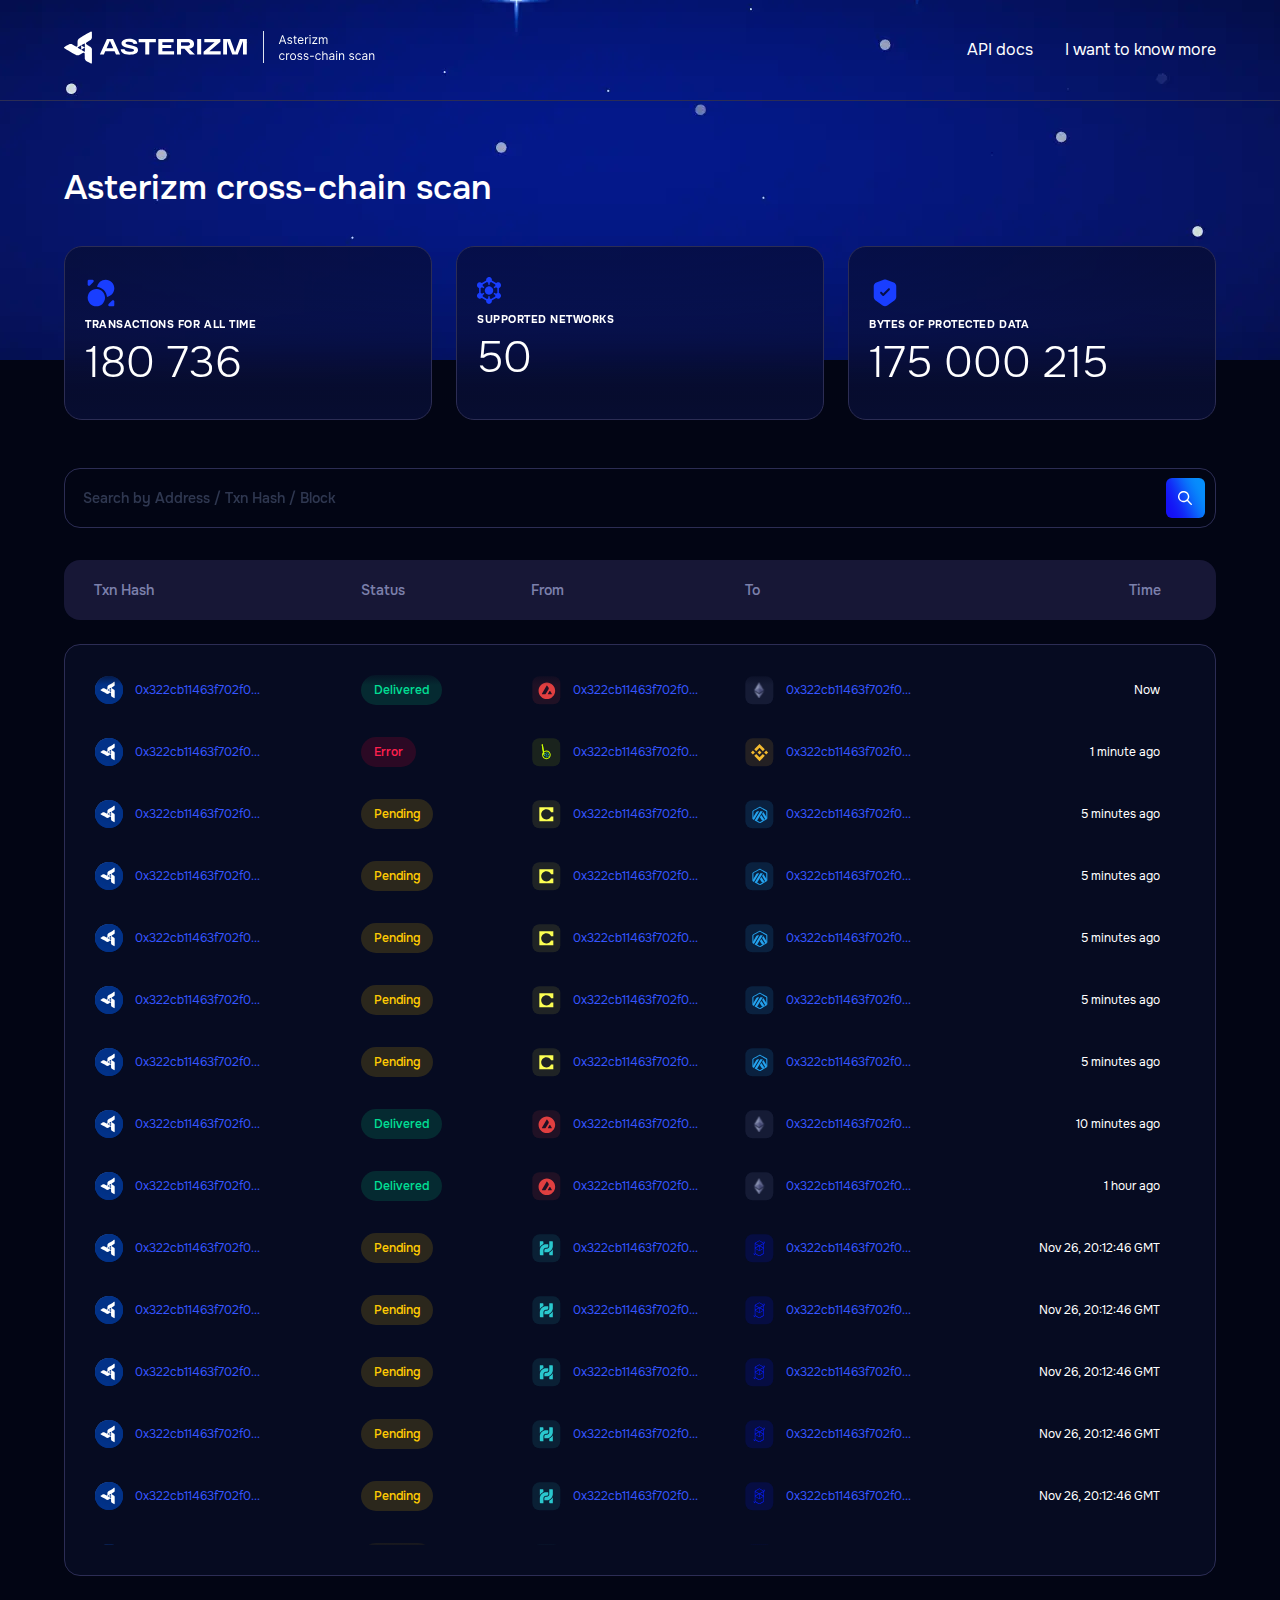
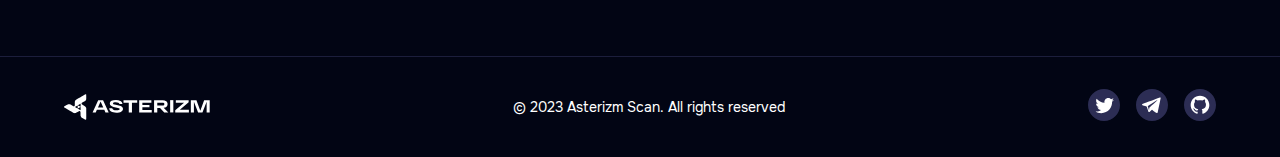
==== index.html @ d3162ec0 "Layout update" ====
<!DOCTYPE html>
<html lang="en">

<head>
  <meta charset="UTF-8">
  <meta http-equiv="X-UA-Compatible" content="IE=edge">
  <meta name="viewport" content="width=device-width, initial-scale=1.0">
  <!-- <link rel="icon" href="img/favicon.ico" type="image/x-icon"> -->
  <link rel="stylesheet" href="./css/style.min.css?_v=20230518172305">
  <title>Asterizm cross-chain scan</title>
</head>

<body>

	<div class="mobile-menu">
	<header class="mobile-menu__header header">
		<div class="header__cnt">
			<img class="header__logo" src="img/asterizm-scan-logo.svg" alt="">					
			<button class="menu-btn menu-close">
				<img src="img/close-icon.svg" alt="">
			</button>
		</div>		
	</header>

	<nav class="mobile-menu__menu menu">
	<ul class="menu__list">
		<li class="menu__item"><a class="menu__link" href="">API docs</a></li>
		<li class="menu__item"><a class="menu__link" href="">I want to know more</a></li>
	</ul>
</nav>	
</div>

	<div class="hero">
		<header class="header">
			<div class="wrap">
				<div class="header__cnt">
					<a href="/"><img class="header__logo" src="img/asterizm-scan-logo.svg" alt=""></a>

					<nav class="header__menu menu">
	<ul class="menu__list">
		<li class="menu__item"><a class="menu__link" href="">API docs</a></li>
		<li class="menu__item"><a class="menu__link" href="">I want to know more</a></li>
	</ul>
</nav>

					<button class="menu-btn menu-open">
						<img src="img/burger-icon.svg" alt="">
					</button>
				</div>
			</div>
		</header>

		<div class="wrap">
			<div class="hero__cnt">
				<h1 class="primary-title">Asterizm cross-chain scan</h1>				
			</div>
		</div>
	</div>

	<main class="main">
		<div class="wrap">
			
			<div class="parameters">
				<section class="parameters__item">
					<img src="img/transactions-icon.svg" alt="">
					<span class="parameters__item-title">Transactions for all time</span>
					<span class="parameters__item-value">180 736</span>
				</section>
				<section class="parameters__item">
					<img src="img/networks-icon.svg" alt="">
					<span class="parameters__item-title">Supported networks</span>
					<span class="parameters__item-value">50</span>
				</section>
				<section class="parameters__item">
					<img src="img/protected-icon.svg" alt="">
					<span class="parameters__item-title">Bytes of protected data</span>
					<span class="parameters__item-value">175 000 215</span>
				</section>
			</div>
			
			<div class="search-input">
				<input type="text" placeholder="Search by Address / Txn Hash / Block">
				<button class="search-input__btn">
					<img src="img/search-icon.svg" alt="">
				</button>
			</div>

			<div class="table">
				<header class="table__header">
					<span class="txn-hash-col">Txn Hash</span>					
					<span class="status-col">Status</span>
					<span class="from-col">From</span>
					<span class="to-col">To</span>
					<span class="time-col">Time</span>					
				</header>

				<div class="table__body">
					<div class="table__wrap">
						<div class="table__content">
						
							<div class="table__row">
	<div class="table__cell txn-hash-col">
		<span class="table__cell-title">Txn Hash</span>
		<div class="table__cell-cnt">
			<img src="img/asterizm-table-icon.svg" alt="">
			<a href="transaction-details.html">0x322cb11463f702f0...</a>
		</div>
	</div>	
	<div class="table__cell status-col">
		<span class="table__cell-title">Status</span>
		<span class="status-badge delivered">delivered</span>
	</div>
	<div class="table__cell from-col">
		<span class="table__cell-title">From</span>
		<div class="table__cell-cnt">
			<img src="img/networks-icons/avalanche.svg" alt="">
			<span>0x322cb11463f702f0...</span>
		</div>								
	</div>
	<div class="table__cell to-col">
		<span class="table__cell-title">To</span>
		<div class="table__cell-cnt">
			<img src="img/networks-icons/ethereum.svg" alt="">
			<span>0x322cb11463f702f0...</span>
		</div>								
	</div>
	<div class="table__cell time-col">
		<span class="table__cell-title">Time</span>
		<span class="table__cell-cnt">Now</span>
	</div>	
</div>
	
							<div class="table__row">
	<div class="table__cell txn-hash-col">
		<span class="table__cell-title">Txn Hash</span>
		<div class="table__cell-cnt">
			<img src="img/asterizm-table-icon.svg" alt="">
			<a href="transaction-details.html">0x322cb11463f702f0...</a>
		</div>
	</div>	
	<div class="table__cell status-col">
		<span class="table__cell-title">Status</span>
		<span class="status-badge error">error</span>
	</div>
	<div class="table__cell from-col">
		<span class="table__cell-title">From</span>
		<div class="table__cell-cnt">
			<img src="img/networks-icons/boba.svg" alt="">
			<span>0x322cb11463f702f0...</span>
		</div>								
	</div>
	<div class="table__cell to-col">
		<span class="table__cell-title">To</span>
		<div class="table__cell-cnt">
			<img src="img/networks-icons/bsc.svg" alt="">
			<span>0x322cb11463f702f0...</span>
		</div>								
	</div>
	<div class="table__cell time-col">
		<span class="table__cell-title">Time</span>
		<span class="table__cell-cnt">1 minute ago</span>
	</div>	
</div>
	
							
	
								<div class="table__row">
	<div class="table__cell txn-hash-col">
		<span class="table__cell-title">Txn Hash</span>
		<div class="table__cell-cnt">
			<img src="img/asterizm-table-icon.svg" alt="">
			<a href="transaction-details.html">0x322cb11463f702f0...</a>
		</div>
	</div>	
	<div class="table__cell status-col">
		<span class="table__cell-title">Status</span>
		<span class="status-badge pending">pending</span>
	</div>
	<div class="table__cell from-col">
		<span class="table__cell-title">From</span>
		<div class="table__cell-cnt">
			<img src="img/networks-icons/celo.svg" alt="">
			<span>0x322cb11463f702f0...</span>
		</div>								
	</div>
	<div class="table__cell to-col">
		<span class="table__cell-title">To</span>
		<div class="table__cell-cnt">
			<img src="img/networks-icons/arbitrum.svg" alt="">
			<span>0x322cb11463f702f0...</span>
		</div>								
	</div>
	<div class="table__cell time-col">
		<span class="table__cell-title">Time</span>
		<span class="table__cell-cnt">5 minutes ago</span>
	</div>	
</div>
	
							
	
								<div class="table__row">
	<div class="table__cell txn-hash-col">
		<span class="table__cell-title">Txn Hash</span>
		<div class="table__cell-cnt">
			<img src="img/asterizm-table-icon.svg" alt="">
			<a href="transaction-details.html">0x322cb11463f702f0...</a>
		</div>
	</div>	
	<div class="table__cell status-col">
		<span class="table__cell-title">Status</span>
		<span class="status-badge pending">pending</span>
	</div>
	<div class="table__cell from-col">
		<span class="table__cell-title">From</span>
		<div class="table__cell-cnt">
			<img src="img/networks-icons/celo.svg" alt="">
			<span>0x322cb11463f702f0...</span>
		</div>								
	</div>
	<div class="table__cell to-col">
		<span class="table__cell-title">To</span>
		<div class="table__cell-cnt">
			<img src="img/networks-icons/arbitrum.svg" alt="">
			<span>0x322cb11463f702f0...</span>
		</div>								
	</div>
	<div class="table__cell time-col">
		<span class="table__cell-title">Time</span>
		<span class="table__cell-cnt">5 minutes ago</span>
	</div>	
</div>
	
							
	
								<div class="table__row">
	<div class="table__cell txn-hash-col">
		<span class="table__cell-title">Txn Hash</span>
		<div class="table__cell-cnt">
			<img src="img/asterizm-table-icon.svg" alt="">
			<a href="transaction-details.html">0x322cb11463f702f0...</a>
		</div>
	</div>	
	<div class="table__cell status-col">
		<span class="table__cell-title">Status</span>
		<span class="status-badge pending">pending</span>
	</div>
	<div class="table__cell from-col">
		<span class="table__cell-title">From</span>
		<div class="table__cell-cnt">
			<img src="img/networks-icons/celo.svg" alt="">
			<span>0x322cb11463f702f0...</span>
		</div>								
	</div>
	<div class="table__cell to-col">
		<span class="table__cell-title">To</span>
		<div class="table__cell-cnt">
			<img src="img/networks-icons/arbitrum.svg" alt="">
			<span>0x322cb11463f702f0...</span>
		</div>								
	</div>
	<div class="table__cell time-col">
		<span class="table__cell-title">Time</span>
		<span class="table__cell-cnt">5 minutes ago</span>
	</div>	
</div>
	
							
	
								<div class="table__row">
	<div class="table__cell txn-hash-col">
		<span class="table__cell-title">Txn Hash</span>
		<div class="table__cell-cnt">
			<img src="img/asterizm-table-icon.svg" alt="">
			<a href="transaction-details.html">0x322cb11463f702f0...</a>
		</div>
	</div>	
	<div class="table__cell status-col">
		<span class="table__cell-title">Status</span>
		<span class="status-badge pending">pending</span>
	</div>
	<div class="table__cell from-col">
		<span class="table__cell-title">From</span>
		<div class="table__cell-cnt">
			<img src="img/networks-icons/celo.svg" alt="">
			<span>0x322cb11463f702f0...</span>
		</div>								
	</div>
	<div class="table__cell to-col">
		<span class="table__cell-title">To</span>
		<div class="table__cell-cnt">
			<img src="img/networks-icons/arbitrum.svg" alt="">
			<span>0x322cb11463f702f0...</span>
		</div>								
	</div>
	<div class="table__cell time-col">
		<span class="table__cell-title">Time</span>
		<span class="table__cell-cnt">5 minutes ago</span>
	</div>	
</div>
	
							
	
								<div class="table__row">
	<div class="table__cell txn-hash-col">
		<span class="table__cell-title">Txn Hash</span>
		<div class="table__cell-cnt">
			<img src="img/asterizm-table-icon.svg" alt="">
			<a href="transaction-details.html">0x322cb11463f702f0...</a>
		</div>
	</div>	
	<div class="table__cell status-col">
		<span class="table__cell-title">Status</span>
		<span class="status-badge pending">pending</span>
	</div>
	<div class="table__cell from-col">
		<span class="table__cell-title">From</span>
		<div class="table__cell-cnt">
			<img src="img/networks-icons/celo.svg" alt="">
			<span>0x322cb11463f702f0...</span>
		</div>								
	</div>
	<div class="table__cell to-col">
		<span class="table__cell-title">To</span>
		<div class="table__cell-cnt">
			<img src="img/networks-icons/arbitrum.svg" alt="">
			<span>0x322cb11463f702f0...</span>
		</div>								
	</div>
	<div class="table__cell time-col">
		<span class="table__cell-title">Time</span>
		<span class="table__cell-cnt">5 minutes ago</span>
	</div>	
</div>
	
																			
	
							<div class="table__row">
	<div class="table__cell txn-hash-col">
		<span class="table__cell-title">Txn Hash</span>
		<div class="table__cell-cnt">
			<img src="img/asterizm-table-icon.svg" alt="">
			<a href="transaction-details.html">0x322cb11463f702f0...</a>
		</div>
	</div>	
	<div class="table__cell status-col">
		<span class="table__cell-title">Status</span>
		<span class="status-badge delivered">delivered</span>
	</div>
	<div class="table__cell from-col">
		<span class="table__cell-title">From</span>
		<div class="table__cell-cnt">
			<img src="img/networks-icons/avalanche.svg" alt="">
			<span>0x322cb11463f702f0...</span>
		</div>								
	</div>
	<div class="table__cell to-col">
		<span class="table__cell-title">To</span>
		<div class="table__cell-cnt">
			<img src="img/networks-icons/ethereum.svg" alt="">
			<span>0x322cb11463f702f0...</span>
		</div>								
	</div>
	<div class="table__cell time-col">
		<span class="table__cell-title">Time</span>
		<span class="table__cell-cnt">10 minutes ago</span>
	</div>	
</div>
	
							<div class="table__row">
	<div class="table__cell txn-hash-col">
		<span class="table__cell-title">Txn Hash</span>
		<div class="table__cell-cnt">
			<img src="img/asterizm-table-icon.svg" alt="">
			<a href="transaction-details.html">0x322cb11463f702f0...</a>
		</div>
	</div>	
	<div class="table__cell status-col">
		<span class="table__cell-title">Status</span>
		<span class="status-badge delivered">delivered</span>
	</div>
	<div class="table__cell from-col">
		<span class="table__cell-title">From</span>
		<div class="table__cell-cnt">
			<img src="img/networks-icons/avalanche.svg" alt="">
			<span>0x322cb11463f702f0...</span>
		</div>								
	</div>
	<div class="table__cell to-col">
		<span class="table__cell-title">To</span>
		<div class="table__cell-cnt">
			<img src="img/networks-icons/ethereum.svg" alt="">
			<span>0x322cb11463f702f0...</span>
		</div>								
	</div>
	<div class="table__cell time-col">
		<span class="table__cell-title">Time</span>
		<span class="table__cell-cnt">1 hour ago</span>
	</div>	
</div>
	
							<div class="table__row">
	<div class="table__cell txn-hash-col">
		<span class="table__cell-title">Txn Hash</span>
		<div class="table__cell-cnt">
			<img src="img/asterizm-table-icon.svg" alt="">
			<a href="transaction-details.html">0x322cb11463f702f0...</a>
		</div>
	</div>	
	<div class="table__cell status-col">
		<span class="table__cell-title">Status</span>
		<span class="status-badge pending">pending</span>
	</div>
	<div class="table__cell from-col">
		<span class="table__cell-title">From</span>
		<div class="table__cell-cnt">
			<img src="img/networks-icons/harmony.svg" alt="">
			<span>0x322cb11463f702f0...</span>
		</div>								
	</div>
	<div class="table__cell to-col">
		<span class="table__cell-title">To</span>
		<div class="table__cell-cnt">
			<img src="img/networks-icons/fantom.svg" alt="">
			<span>0x322cb11463f702f0...</span>
		</div>								
	</div>
	<div class="table__cell time-col">
		<span class="table__cell-title">Time</span>
		<span class="table__cell-cnt">Nov 26, 20:12:46 GMT</span>
	</div>	
</div>
	
							
	
								<div class="table__row">
	<div class="table__cell txn-hash-col">
		<span class="table__cell-title">Txn Hash</span>
		<div class="table__cell-cnt">
			<img src="img/asterizm-table-icon.svg" alt="">
			<a href="transaction-details.html">0x322cb11463f702f0...</a>
		</div>
	</div>	
	<div class="table__cell status-col">
		<span class="table__cell-title">Status</span>
		<span class="status-badge pending">pending</span>
	</div>
	<div class="table__cell from-col">
		<span class="table__cell-title">From</span>
		<div class="table__cell-cnt">
			<img src="img/networks-icons/harmony.svg" alt="">
			<span>0x322cb11463f702f0...</span>
		</div>								
	</div>
	<div class="table__cell to-col">
		<span class="table__cell-title">To</span>
		<div class="table__cell-cnt">
			<img src="img/networks-icons/fantom.svg" alt="">
			<span>0x322cb11463f702f0...</span>
		</div>								
	</div>
	<div class="table__cell time-col">
		<span class="table__cell-title">Time</span>
		<span class="table__cell-cnt">Nov 26, 20:12:46 GMT</span>
	</div>	
</div>
	
							
	
								<div class="table__row">
	<div class="table__cell txn-hash-col">
		<span class="table__cell-title">Txn Hash</span>
		<div class="table__cell-cnt">
			<img src="img/asterizm-table-icon.svg" alt="">
			<a href="transaction-details.html">0x322cb11463f702f0...</a>
		</div>
	</div>	
	<div class="table__cell status-col">
		<span class="table__cell-title">Status</span>
		<span class="status-badge pending">pending</span>
	</div>
	<div class="table__cell from-col">
		<span class="table__cell-title">From</span>
		<div class="table__cell-cnt">
			<img src="img/networks-icons/harmony.svg" alt="">
			<span>0x322cb11463f702f0...</span>
		</div>								
	</div>
	<div class="table__cell to-col">
		<span class="table__cell-title">To</span>
		<div class="table__cell-cnt">
			<img src="img/networks-icons/fantom.svg" alt="">
			<span>0x322cb11463f702f0...</span>
		</div>								
	</div>
	<div class="table__cell time-col">
		<span class="table__cell-title">Time</span>
		<span class="table__cell-cnt">Nov 26, 20:12:46 GMT</span>
	</div>	
</div>
	
							
	
								<div class="table__row">
	<div class="table__cell txn-hash-col">
		<span class="table__cell-title">Txn Hash</span>
		<div class="table__cell-cnt">
			<img src="img/asterizm-table-icon.svg" alt="">
			<a href="transaction-details.html">0x322cb11463f702f0...</a>
		</div>
	</div>	
	<div class="table__cell status-col">
		<span class="table__cell-title">Status</span>
		<span class="status-badge pending">pending</span>
	</div>
	<div class="table__cell from-col">
		<span class="table__cell-title">From</span>
		<div class="table__cell-cnt">
			<img src="img/networks-icons/harmony.svg" alt="">
			<span>0x322cb11463f702f0...</span>
		</div>								
	</div>
	<div class="table__cell to-col">
		<span class="table__cell-title">To</span>
		<div class="table__cell-cnt">
			<img src="img/networks-icons/fantom.svg" alt="">
			<span>0x322cb11463f702f0...</span>
		</div>								
	</div>
	<div class="table__cell time-col">
		<span class="table__cell-title">Time</span>
		<span class="table__cell-cnt">Nov 26, 20:12:46 GMT</span>
	</div>	
</div>
	
							
	
								<div class="table__row">
	<div class="table__cell txn-hash-col">
		<span class="table__cell-title">Txn Hash</span>
		<div class="table__cell-cnt">
			<img src="img/asterizm-table-icon.svg" alt="">
			<a href="transaction-details.html">0x322cb11463f702f0...</a>
		</div>
	</div>	
	<div class="table__cell status-col">
		<span class="table__cell-title">Status</span>
		<span class="status-badge pending">pending</span>
	</div>
	<div class="table__cell from-col">
		<span class="table__cell-title">From</span>
		<div class="table__cell-cnt">
			<img src="img/networks-icons/harmony.svg" alt="">
			<span>0x322cb11463f702f0...</span>
		</div>								
	</div>
	<div class="table__cell to-col">
		<span class="table__cell-title">To</span>
		<div class="table__cell-cnt">
			<img src="img/networks-icons/fantom.svg" alt="">
			<span>0x322cb11463f702f0...</span>
		</div>								
	</div>
	<div class="table__cell time-col">
		<span class="table__cell-title">Time</span>
		<span class="table__cell-cnt">Nov 26, 20:12:46 GMT</span>
	</div>	
</div>
	
							
	
								<div class="table__row">
	<div class="table__cell txn-hash-col">
		<span class="table__cell-title">Txn Hash</span>
		<div class="table__cell-cnt">
			<img src="img/asterizm-table-icon.svg" alt="">
			<a href="transaction-details.html">0x322cb11463f702f0...</a>
		</div>
	</div>	
	<div class="table__cell status-col">
		<span class="table__cell-title">Status</span>
		<span class="status-badge pending">pending</span>
	</div>
	<div class="table__cell from-col">
		<span class="table__cell-title">From</span>
		<div class="table__cell-cnt">
			<img src="img/networks-icons/harmony.svg" alt="">
			<span>0x322cb11463f702f0...</span>
		</div>								
	</div>
	<div class="table__cell to-col">
		<span class="table__cell-title">To</span>
		<div class="table__cell-cnt">
			<img src="img/networks-icons/fantom.svg" alt="">
			<span>0x322cb11463f702f0...</span>
		</div>								
	</div>
	<div class="table__cell time-col">
		<span class="table__cell-title">Time</span>
		<span class="table__cell-cnt">Nov 26, 20:12:46 GMT</span>
	</div>	
</div>
	
							
	
								<div class="table__row">
	<div class="table__cell txn-hash-col">
		<span class="table__cell-title">Txn Hash</span>
		<div class="table__cell-cnt">
			<img src="img/asterizm-table-icon.svg" alt="">
			<a href="transaction-details.html">0x322cb11463f702f0...</a>
		</div>
	</div>	
	<div class="table__cell status-col">
		<span class="table__cell-title">Status</span>
		<span class="status-badge pending">pending</span>
	</div>
	<div class="table__cell from-col">
		<span class="table__cell-title">From</span>
		<div class="table__cell-cnt">
			<img src="img/networks-icons/harmony.svg" alt="">
			<span>0x322cb11463f702f0...</span>
		</div>								
	</div>
	<div class="table__cell to-col">
		<span class="table__cell-title">To</span>
		<div class="table__cell-cnt">
			<img src="img/networks-icons/fantom.svg" alt="">
			<span>0x322cb11463f702f0...</span>
		</div>								
	</div>
	<div class="table__cell time-col">
		<span class="table__cell-title">Time</span>
		<span class="table__cell-cnt">Nov 26, 20:12:46 GMT</span>
	</div>	
</div>
	
							
	
								<div class="table__row">
	<div class="table__cell txn-hash-col">
		<span class="table__cell-title">Txn Hash</span>
		<div class="table__cell-cnt">
			<img src="img/asterizm-table-icon.svg" alt="">
			<a href="transaction-details.html">0x322cb11463f702f0...</a>
		</div>
	</div>	
	<div class="table__cell status-col">
		<span class="table__cell-title">Status</span>
		<span class="status-badge pending">pending</span>
	</div>
	<div class="table__cell from-col">
		<span class="table__cell-title">From</span>
		<div class="table__cell-cnt">
			<img src="img/networks-icons/harmony.svg" alt="">
			<span>0x322cb11463f702f0...</span>
		</div>								
	</div>
	<div class="table__cell to-col">
		<span class="table__cell-title">To</span>
		<div class="table__cell-cnt">
			<img src="img/networks-icons/fantom.svg" alt="">
			<span>0x322cb11463f702f0...</span>
		</div>								
	</div>
	<div class="table__cell time-col">
		<span class="table__cell-title">Time</span>
		<span class="table__cell-cnt">Nov 26, 20:12:46 GMT</span>
	</div>	
</div>
	
							
	
								<div class="table__row">
	<div class="table__cell txn-hash-col">
		<span class="table__cell-title">Txn Hash</span>
		<div class="table__cell-cnt">
			<img src="img/asterizm-table-icon.svg" alt="">
			<a href="transaction-details.html">0x322cb11463f702f0...</a>
		</div>
	</div>	
	<div class="table__cell status-col">
		<span class="table__cell-title">Status</span>
		<span class="status-badge pending">pending</span>
	</div>
	<div class="table__cell from-col">
		<span class="table__cell-title">From</span>
		<div class="table__cell-cnt">
			<img src="img/networks-icons/harmony.svg" alt="">
			<span>0x322cb11463f702f0...</span>
		</div>								
	</div>
	<div class="table__cell to-col">
		<span class="table__cell-title">To</span>
		<div class="table__cell-cnt">
			<img src="img/networks-icons/fantom.svg" alt="">
			<span>0x322cb11463f702f0...</span>
		</div>								
	</div>
	<div class="table__cell time-col">
		<span class="table__cell-title">Time</span>
		<span class="table__cell-cnt">Nov 26, 20:12:46 GMT</span>
	</div>	
</div>
	
							
	
								<div class="table__row">
	<div class="table__cell txn-hash-col">
		<span class="table__cell-title">Txn Hash</span>
		<div class="table__cell-cnt">
			<img src="img/asterizm-table-icon.svg" alt="">
			<a href="transaction-details.html">0x322cb11463f702f0...</a>
		</div>
	</div>	
	<div class="table__cell status-col">
		<span class="table__cell-title">Status</span>
		<span class="status-badge pending">pending</span>
	</div>
	<div class="table__cell from-col">
		<span class="table__cell-title">From</span>
		<div class="table__cell-cnt">
			<img src="img/networks-icons/harmony.svg" alt="">
			<span>0x322cb11463f702f0...</span>
		</div>								
	</div>
	<div class="table__cell to-col">
		<span class="table__cell-title">To</span>
		<div class="table__cell-cnt">
			<img src="img/networks-icons/fantom.svg" alt="">
			<span>0x322cb11463f702f0...</span>
		</div>								
	</div>
	<div class="table__cell time-col">
		<span class="table__cell-title">Time</span>
		<span class="table__cell-cnt">Nov 26, 20:12:46 GMT</span>
	</div>	
</div>
	
							
	
								<div class="table__row">
	<div class="table__cell txn-hash-col">
		<span class="table__cell-title">Txn Hash</span>
		<div class="table__cell-cnt">
			<img src="img/asterizm-table-icon.svg" alt="">
			<a href="transaction-details.html">0x322cb11463f702f0...</a>
		</div>
	</div>	
	<div class="table__cell status-col">
		<span class="table__cell-title">Status</span>
		<span class="status-badge pending">pending</span>
	</div>
	<div class="table__cell from-col">
		<span class="table__cell-title">From</span>
		<div class="table__cell-cnt">
			<img src="img/networks-icons/harmony.svg" alt="">
			<span>0x322cb11463f702f0...</span>
		</div>								
	</div>
	<div class="table__cell to-col">
		<span class="table__cell-title">To</span>
		<div class="table__cell-cnt">
			<img src="img/networks-icons/fantom.svg" alt="">
			<span>0x322cb11463f702f0...</span>
		</div>								
	</div>
	<div class="table__cell time-col">
		<span class="table__cell-title">Time</span>
		<span class="table__cell-cnt">Nov 26, 20:12:46 GMT</span>
	</div>	
</div>
	
							
	
								<div class="table__row">
	<div class="table__cell txn-hash-col">
		<span class="table__cell-title">Txn Hash</span>
		<div class="table__cell-cnt">
			<img src="img/asterizm-table-icon.svg" alt="">
			<a href="transaction-details.html">0x322cb11463f702f0...</a>
		</div>
	</div>	
	<div class="table__cell status-col">
		<span class="table__cell-title">Status</span>
		<span class="status-badge pending">pending</span>
	</div>
	<div class="table__cell from-col">
		<span class="table__cell-title">From</span>
		<div class="table__cell-cnt">
			<img src="img/networks-icons/harmony.svg" alt="">
			<span>0x322cb11463f702f0...</span>
		</div>								
	</div>
	<div class="table__cell to-col">
		<span class="table__cell-title">To</span>
		<div class="table__cell-cnt">
			<img src="img/networks-icons/fantom.svg" alt="">
			<span>0x322cb11463f702f0...</span>
		</div>								
	</div>
	<div class="table__cell time-col">
		<span class="table__cell-title">Time</span>
		<span class="table__cell-cnt">Nov 26, 20:12:46 GMT</span>
	</div>	
</div>
	
							
	
								<div class="table__row">
	<div class="table__cell txn-hash-col">
		<span class="table__cell-title">Txn Hash</span>
		<div class="table__cell-cnt">
			<img src="img/asterizm-table-icon.svg" alt="">
			<a href="transaction-details.html">0x322cb11463f702f0...</a>
		</div>
	</div>	
	<div class="table__cell status-col">
		<span class="table__cell-title">Status</span>
		<span class="status-badge pending">pending</span>
	</div>
	<div class="table__cell from-col">
		<span class="table__cell-title">From</span>
		<div class="table__cell-cnt">
			<img src="img/networks-icons/harmony.svg" alt="">
			<span>0x322cb11463f702f0...</span>
		</div>								
	</div>
	<div class="table__cell to-col">
		<span class="table__cell-title">To</span>
		<div class="table__cell-cnt">
			<img src="img/networks-icons/fantom.svg" alt="">
			<span>0x322cb11463f702f0...</span>
		</div>								
	</div>
	<div class="table__cell time-col">
		<span class="table__cell-title">Time</span>
		<span class="table__cell-cnt">Nov 26, 20:12:46 GMT</span>
	</div>	
</div>
	
							
	
								<div class="table__row">
	<div class="table__cell txn-hash-col">
		<span class="table__cell-title">Txn Hash</span>
		<div class="table__cell-cnt">
			<img src="img/asterizm-table-icon.svg" alt="">
			<a href="transaction-details.html">0x322cb11463f702f0...</a>
		</div>
	</div>	
	<div class="table__cell status-col">
		<span class="table__cell-title">Status</span>
		<span class="status-badge pending">pending</span>
	</div>
	<div class="table__cell from-col">
		<span class="table__cell-title">From</span>
		<div class="table__cell-cnt">
			<img src="img/networks-icons/harmony.svg" alt="">
			<span>0x322cb11463f702f0...</span>
		</div>								
	</div>
	<div class="table__cell to-col">
		<span class="table__cell-title">To</span>
		<div class="table__cell-cnt">
			<img src="img/networks-icons/fantom.svg" alt="">
			<span>0x322cb11463f702f0...</span>
		</div>								
	</div>
	<div class="table__cell time-col">
		<span class="table__cell-title">Time</span>
		<span class="table__cell-cnt">Nov 26, 20:12:46 GMT</span>
	</div>	
</div>
	
							
	
								<div class="table__row">
	<div class="table__cell txn-hash-col">
		<span class="table__cell-title">Txn Hash</span>
		<div class="table__cell-cnt">
			<img src="img/asterizm-table-icon.svg" alt="">
			<a href="transaction-details.html">0x322cb11463f702f0...</a>
		</div>
	</div>	
	<div class="table__cell status-col">
		<span class="table__cell-title">Status</span>
		<span class="status-badge pending">pending</span>
	</div>
	<div class="table__cell from-col">
		<span class="table__cell-title">From</span>
		<div class="table__cell-cnt">
			<img src="img/networks-icons/harmony.svg" alt="">
			<span>0x322cb11463f702f0...</span>
		</div>								
	</div>
	<div class="table__cell to-col">
		<span class="table__cell-title">To</span>
		<div class="table__cell-cnt">
			<img src="img/networks-icons/fantom.svg" alt="">
			<span>0x322cb11463f702f0...</span>
		</div>								
	</div>
	<div class="table__cell time-col">
		<span class="table__cell-title">Time</span>
		<span class="table__cell-cnt">Nov 26, 20:12:46 GMT</span>
	</div>	
</div>
	
							
	
								<div class="table__row">
	<div class="table__cell txn-hash-col">
		<span class="table__cell-title">Txn Hash</span>
		<div class="table__cell-cnt">
			<img src="img/asterizm-table-icon.svg" alt="">
			<a href="transaction-details.html">0x322cb11463f702f0...</a>
		</div>
	</div>	
	<div class="table__cell status-col">
		<span class="table__cell-title">Status</span>
		<span class="status-badge pending">pending</span>
	</div>
	<div class="table__cell from-col">
		<span class="table__cell-title">From</span>
		<div class="table__cell-cnt">
			<img src="img/networks-icons/harmony.svg" alt="">
			<span>0x322cb11463f702f0...</span>
		</div>								
	</div>
	<div class="table__cell to-col">
		<span class="table__cell-title">To</span>
		<div class="table__cell-cnt">
			<img src="img/networks-icons/fantom.svg" alt="">
			<span>0x322cb11463f702f0...</span>
		</div>								
	</div>
	<div class="table__cell time-col">
		<span class="table__cell-title">Time</span>
		<span class="table__cell-cnt">Nov 26, 20:12:46 GMT</span>
	</div>	
</div>
	
								
	
						</div>
					</div>					
				</div>
			</div>
		
		</div>
	</main>	

	<footer class="footer @@className">
	<div class="wrap">
		<div class="footer__container">			
			<img src="img/asterizm-logo.svg" alt="">
			<span class="footer__copyrights">© 2023 Asterizm Scan. All rights reserved</span>
			<div class="footer__socials">
				<a href=""><img src="img/twitter-footer-icon.svg" alt=""></a>
				<a href=""><img src="img/telegram-footer-icon.svg" alt=""></a>
				<a href=""><img src="img/github-footer-icon.svg" alt=""></a>
			</div>
		</div>
	</div>      
</footer>

	<script src="./js/app.min.js?_v=20230518172305"></script>
</body>
</html>
---- css/style.min.css ----
/*! normalize.css v8.0.1 | MIT License | github.com/necolas/normalize.css */html{line-height:1.15;-webkit-text-size-adjust:100%}body{margin:0}main{display:block}h1{font-size:2em;margin:.67em 0}hr{-webkit-box-sizing:content-box;box-sizing:content-box;height:0;overflow:visible}pre{font-family:monospace,monospace;font-size:1em}a{background-color:transparent}abbr[title]{border-bottom:none;text-decoration:underline;-webkit-text-decoration:underline dotted;text-decoration:underline dotted}b,strong{font-weight:bolder}code,kbd,samp{font-family:monospace,monospace;font-size:1em}small{font-size:80%}sub,sup{font-size:75%;line-height:0;position:relative;vertical-align:baseline}sub{bottom:-.25em}sup{top:-.5em}img{border-style:none}button,input,optgroup,select,textarea{font-family:inherit;font-size:100%;line-height:1.15;margin:0}button,input{overflow:visible}button,select{text-transform:none}[type=button],[type=reset],[type=submit],button{-webkit-appearance:button}[type=button]::-moz-focus-inner,[type=reset]::-moz-focus-inner,[type=submit]::-moz-focus-inner,button::-moz-focus-inner{border-style:none;padding:0}[type=button]:-moz-focusring,[type=reset]:-moz-focusring,[type=submit]:-moz-focusring,button:-moz-focusring{outline:1px dotted ButtonText}fieldset{padding:.35em .75em .625em}legend{-webkit-box-sizing:border-box;box-sizing:border-box;color:inherit;display:table;max-width:100%;padding:0;white-space:normal}progress{vertical-align:baseline}textarea{overflow:auto}[type=checkbox],[type=radio]{-webkit-box-sizing:border-box;box-sizing:border-box;padding:0}[type=number]::-webkit-inner-spin-button,[type=number]::-webkit-outer-spin-button{height:auto}[type=search]{-webkit-appearance:textfield;outline-offset:-2px}[type=search]::-webkit-search-decoration{-webkit-appearance:none}::-webkit-file-upload-button{-webkit-appearance:button;font:inherit}details{display:block}summary{display:list-item}template{display:none}[hidden]{display:none}@font-face{font-family:Onest;src:url(../fonts/OnestLight1602-hint.woff2) format("woff2"),url(../fonts/OnestLight1602-hint.woff) format("woff"),url(../fonts/OnestLight1602-hint.ttf) format("ttf");font-style:normal;font-weight:300;font-display:swap}@font-face{font-family:Onest;src:url(../fonts/OnestRegular1602-hint.woff2) format("woff2"),url(../fonts/OnestRegular1602-hint.woff) format("woff"),url(../fonts/OnestRegular1602-hint.ttf) format("ttf");font-style:normal;font-weight:400;font-display:swap}@font-face{font-family:Onest;src:url(../fonts/OnestMedium1602-hint.woff2) format("woff2"),url(../fonts/OnestMedium1602-hint.woff) format("woff"),url(../fonts/OnestMedium1602-hint.ttf) format("ttf");font-style:normal;font-weight:500;font-display:swap}@font-face{font-family:Onest;src:url(../fonts/OnestBold1602-hint.woff2) format("woff2"),url(../fonts/OnestBold1602-hint.woff) format("woff"),url(../fonts/OnestBold1602-hint.ttf) format("ttf");font-style:normal;font-weight:700;font-display:swap}:root{--font-color:white}.copy-btn{width:16px;height:16px;background:url(../img/copy-icon.svg) no-repeat center;background-size:contain;cursor:pointer;border:none}.details{background:#060b21;border:1px solid #2c2d55;border-radius:16px;padding:30px}.details__row{display:-ms-grid;display:grid;-ms-grid-columns:270px 1fr;grid-template-columns:270px 1fr}.details__row:not(:last-child){border-bottom:1px solid #2c2d55}.details__name-col,.details__value-col{display:-webkit-box;display:-ms-flexbox;display:flex;-webkit-box-align:center;-ms-flex-align:center;align-items:center;min-height:60px}.details__name-col{gap:4px;font-weight:500;font-size:14px;color:#7c80ab}.details__value-col{gap:8px;color:#3555ff;font-size:14px;line-height:1.5}.details__value-col_white{color:#fff}.details__textarea-col{height:auto;padding:20px 0}.details__textarea{display:block;width:100%;height:124px;resize:none;border:1px solid #2c2d55;border-radius:4px;background:0 0;font-size:14px;line-height:1.43;color:#fff;outline:0;padding:0 15px}.details__copy-cnt{word-break:break-all}.details__copy-cnt .copy-btn{display:inline-block;margin-left:4px}.footer{border-top:1px solid rgba(43,44,82,.65);margin-top:80px}.footer__container{display:-webkit-box;display:-ms-flexbox;display:flex;-webkit-box-align:center;-ms-flex-align:center;align-items:center;-webkit-box-pack:justify;-ms-flex-pack:justify;justify-content:space-between;height:100px}.footer__copyrights{color:#fff;font-size:14px}.footer__socials{display:-webkit-box;display:-ms-flexbox;display:flex;-webkit-box-align:center;-ms-flex-align:center;align-items:center;gap:16px}.header{border-bottom:#2c2d54 1px solid}.header_inner .menu-btn{position:absolute;right:0;top:24px}.header__logo{width:312px}.header__cnt{display:-webkit-box;display:-ms-flexbox;display:flex;-webkit-box-align:center;-ms-flex-align:center;align-items:center;-webkit-box-pack:justify;-ms-flex-pack:justify;justify-content:space-between;height:100px}.header_inner .header__cnt{position:relative}.header__search-input{width:100%;max-width:360px;margin-bottom:0!important}.no-webp .hero{background:url(../img/hero-bg.png) no-repeat bottom center}.hero{background-size:cover;height:360px}.hero__cnt{padding-top:70px}.hero__parameters{display:-ms-grid;display:grid;-ms-grid-columns:(1fr)[3];grid-template-columns:repeat(3,1fr);gap:24px}.hero__parameters-item{display:-webkit-box;display:-ms-flexbox;display:flex;-webkit-box-orient:vertical;-webkit-box-direction:normal;-ms-flex-direction:column;flex-direction:column;-webkit-box-align:start;-ms-flex-align:start;align-items:flex-start;gap:11px;background:-webkit-gradient(linear,left top,left bottom,from(rgba(8,10,31,.55)),to(rgba(13,20,73,.55)));background:-o-linear-gradient(top,rgba(8,10,31,.55) 0,rgba(13,20,73,.55) 100%);background:linear-gradient(180deg,rgba(8,10,31,.55) 0,rgba(13,20,73,.55) 100%);border:1px solid #2c2d54;-webkit-backdrop-filter:blur(20px);backdrop-filter:blur(20px);border-radius:18px;padding:30px 40px}.hero__parameters-item-title{font-weight:700;font-size:12px;line-height:1;letter-spacing:.05em;text-transform:uppercase}.hero__parameters-item-value{font-weight:300;font-size:3.33vw;line-height:1;white-space:nowrap}.info-btn{width:19px;height:19px;background:url(../img/info-icon.svg) no-repeat center;background-size:contain;border:none;cursor:pointer}.menu__list{display:-webkit-box;display:-ms-flexbox;display:flex;-webkit-box-align:center;-ms-flex-align:center;align-items:center;gap:32px;padding:0;margin:0}.menu__item{list-style:none;font-size:16px;white-space:nowrap}.menu__link{color:#fff;text-decoration:none;-webkit-transition:opacity .1s;-o-transition:opacity .1s;transition:opacity .1s}.menu__link:hover{opacity:.7}.menu-btn{display:-webkit-box;display:-ms-flexbox;display:flex;-webkit-box-align:center;-ms-flex-align:center;align-items:center;-webkit-box-pack:center;-ms-flex-pack:center;justify-content:center;width:48px;height:30px;border-radius:15px;background-color:#2c2d54;border:none}.mobile-menu{display:-webkit-box;display:-ms-flexbox;display:flex;-webkit-box-orient:vertical;-webkit-box-direction:normal;-ms-flex-direction:column;flex-direction:column;position:fixed;width:100%;height:100%;top:0;bottom:0;left:0;right:0;background-color:#020514;z-index:-1;visibility:hidden;opacity:0;overflow-y:scroll;-webkit-transition:all .3s;-o-transition:all .3s;transition:all .3s;padding:0 20px 42px}.mobile-menu.active{z-index:12;visibility:visible;opacity:1}.mobile-menu__header{margin-bottom:52px}.mobile-menu__menu .menu__list{-webkit-box-orient:vertical;-webkit-box-direction:normal;-ms-flex-direction:column;flex-direction:column;-webkit-box-align:start;-ms-flex-align:start;align-items:flex-start;gap:3.8vh;width:100%}.mobile-menu__menu .menu__item{font-size:24px;border-bottom:#2c2d54 1px solid;width:100%;padding-bottom:3.8vh}.page-content{padding-top:80px}.page-content__title{margin-bottom:33px}.parameters{display:-ms-grid;display:grid;-ms-grid-columns:(1fr)[3];grid-template-columns:repeat(3,1fr);gap:24px;position:relative;margin:-114px 0 48px}.parameters__item{display:-webkit-box;display:-ms-flexbox;display:flex;-webkit-box-orient:vertical;-webkit-box-direction:normal;-ms-flex-direction:column;flex-direction:column;-webkit-box-align:start;-ms-flex-align:start;align-items:flex-start;gap:11px;background:-webkit-gradient(linear,left top,left bottom,from(rgba(8,10,31,.55)),to(rgba(13,20,73,.55)));background:-o-linear-gradient(top,rgba(8,10,31,.55) 0,rgba(13,20,73,.55) 100%);background:linear-gradient(180deg,rgba(8,10,31,.55) 0,rgba(13,20,73,.55) 100%);border:1px solid #2c2d54;-webkit-backdrop-filter:blur(20px);backdrop-filter:blur(20px);border-radius:18px;padding:30px 20px 35px}.parameters__item-title{font-weight:700;font-size:.83vw;line-height:1;letter-spacing:.05em;text-transform:uppercase}.parameters__item-value{font-weight:300;font-size:3.33vw;line-height:1;white-space:nowrap}.primary-title{font-weight:500;font-size:34px;line-height:1;margin:0 0 40px}.search-input{display:-webkit-box;display:-ms-flexbox;display:flex;-webkit-box-align:center;-ms-flex-align:center;align-items:center;-webkit-box-pack:justify;-ms-flex-pack:justify;justify-content:space-between;height:60px;border:1px solid #2c2d54;border-radius:16px;padding:0 10px 0 16px;margin-bottom:32px}.search-input input{border:none;background:0 0;width:100%;font-weight:500;font-size:14px;color:#fff;outline:0}.search-input input::-webkit-input-placeholder{color:#475371;opacity:.65}.search-input input::-moz-placeholder{color:#475371;opacity:.65}.search-input input:-ms-input-placeholder{color:#475371;opacity:.65}.search-input input::-ms-input-placeholder{color:#475371;opacity:.65}.search-input input::placeholder{color:#475371;opacity:.65}.search-input__btn{display:-webkit-box;display:-ms-flexbox;display:flex;-webkit-box-align:center;-ms-flex-align:center;align-items:center;-webkit-box-pack:center;-ms-flex-pack:center;justify-content:center;width:40px;height:40px;background:-o-linear-gradient(204.81deg,#068efc 8.43%,#068dfc 14.04%,#078afc 19.64%,#0784fb 25.25%,#087bfb 30.85%,#0971fa 36.45%,#0b64fa 42.06%,#0d56f9 47.66%,#0e48f8 53.27%,#103af8 58.87%,#112df7 64.47%,#1323f6 70.08%,#141bf6 75.68%,#1415f6 81.28%,#1511f5 86.89%,#1510f5 92.49%);background:linear-gradient(245.19deg,#068efc 8.43%,#068dfc 14.04%,#078afc 19.64%,#0784fb 25.25%,#087bfb 30.85%,#0971fa 36.45%,#0b64fa 42.06%,#0d56f9 47.66%,#0e48f8 53.27%,#103af8 58.87%,#112df7 64.47%,#1323f6 70.08%,#141bf6 75.68%,#1415f6 81.28%,#1511f5 86.89%,#1510f5 92.49%);border-radius:6px;border:none;outline:0;cursor:pointer}.status-badge{display:-webkit-box;display:-ms-flexbox;display:flex;-webkit-box-align:center;-ms-flex-align:center;align-items:center;height:30px;width:-webkit-fit-content;width:-moz-fit-content;width:fit-content;border-radius:15px;font-weight:500;font-size:.9vw;text-transform:capitalize;padding:0 13px}.status-badge.delivered{background-color:rgba(0,222,142,.1490196078);color:#01dd93}.status-badge.error{background-color:rgba(254,0,52,.1490196078);color:#ff204e}.status-badge.pending{background-color:rgba(255,198,3,.1490196078);color:#feca03}.table{position:relative}.table::after,.table::before{content:"";position:absolute;left:50%;height:30px;width:calc(100% - 60px);-webkit-transform:translateX(-50%);-ms-transform:translateX(-50%);transform:translateX(-50%);z-index:2}.table::before{top:95px;background-image:-webkit-gradient(linear,left top,left bottom,from(#060b21),color-stop(50%,#060b21),to(transparent));background-image:-o-linear-gradient(top,#060b21 0,#060b21 50%,transparent 100%);background-image:linear-gradient(to bottom,#060b21 0,#060b21 50%,transparent 100%)}.table::after{bottom:10px;background-image:-webkit-gradient(linear,left bottom,left top,from(#060b21),color-stop(50%,#060b21),to(transparent));background-image:-o-linear-gradient(bottom,#060b21 0,#060b21 50%,transparent 100%);background-image:linear-gradient(to top,#060b21 0,#060b21 50%,transparent 100%)}.table__header{display:-webkit-box;display:-ms-flexbox;display:flex;-webkit-box-align:center;-ms-flex-align:center;align-items:center;height:60px;background-color:#171736;border-radius:16px;width:100%;font-weight:500;font-size:14px;line-height:1;color:#7c80ab;padding:0 55px 0 30px;margin-bottom:24px}.table__body{background:#060b21;border:1px solid #2c2d55;border-radius:16px;padding:30px 16px 30px 30px}.table__wrap{height:870px;overflow-y:scroll}.table__wrap::-webkit-scrollbar{width:4px}.table__wrap::-webkit-scrollbar-track{background-color:rgba(0,113,255,.1490196078);border-radius:2px}.table__wrap::-webkit-scrollbar-thumb{background-color:#0071ff;border-radius:2px}.table__content{display:-webkit-box;display:-ms-flexbox;display:flex;-webkit-box-orient:vertical;-webkit-box-direction:normal;-ms-flex-direction:column;flex-direction:column;gap:32px}.table__row{display:-webkit-box;display:-ms-flexbox;display:flex;-webkit-box-align:center;-ms-flex-align:center;align-items:center;padding-right:39px}.table__row:last-child{border:none}.table__cell{display:-webkit-box;display:-ms-flexbox;display:flex;-webkit-box-align:center;-ms-flex-align:center;align-items:center;overflow:hidden;white-space:nowrap}.table__cell-title{display:none}.table__cell-cnt{display:-webkit-box;display:-ms-flexbox;display:flex;-webkit-box-align:center;-ms-flex-align:center;align-items:center;gap:12px;font-size:.97vw;color:#3555ff}.table__cell-cnt a{color:#3555ff;text-decoration:none}.table__cell.time-col .table__cell-cnt{color:#fff}.txn-hash-col{width:25%}.status-col{width:16%}.from-col{width:20%}.to-col{width:26%}.time-col{text-align:right;-webkit-box-pack:end;-ms-flex-pack:end;justify-content:flex-end;width:13%}*,::after,::before{-webkit-box-sizing:border-box;box-sizing:border-box}html{scroll-behavior:smooth}body{font-family:Onest,Roboto,sans-serif;color:var(--font-color);text-rendering:optimizeLegibility;-webkit-font-smoothing:antialiased;-moz-osx-font-smoothing:grayscale;width:100%;background-color:#020514}fieldset{border:none;padding:0}.fixed{position:fixed}.container{min-width:320px}.wrap{width:100%;max-width:1366px;padding:0 64px;margin:0 auto}@media (min-width:769px){.menu-btn{display:none}}@media (min-width:1201px){.menu__list{gap:32px}.menu__item{font-size:16px}}@media (min-width:1441px){.hero__parameters-item-value{font-size:48px}.parameters__item-title{font-size:12px}.parameters__item-value{font-size:48px}.status-badge{font-size:13px}.table__cell-cnt{font-size:14px}}@media (max-width:1200px){.menu__list{gap:2.7vw;margin:0 20px}.menu__item{font-size:1.33vw}}@media (max-width:768px){.details{padding:18px}.details__row{-ms-grid-columns:1fr;grid-template-columns:1fr;gap:12px;padding:24px 0}.details__name-col,.details__value-col{min-height:auto}.footer__container{-webkit-box-orient:vertical;-webkit-box-direction:normal;-ms-flex-direction:column;flex-direction:column;gap:30px;height:auto;padding:48px 0}.header{border:none}.header__logo{width:221px}.header__menu{display:none}.header__cnt{height:auto;padding:24px 0 0}.header_inner .header__cnt{-webkit-box-orient:vertical;-webkit-box-direction:normal;-ms-flex-direction:column;flex-direction:column;-webkit-box-align:start;-ms-flex-align:start;align-items:flex-start;padding:28px 0 0}.header__search-input{max-width:none;margin-top:30px}.no-webp .hero{background:url(../img/hero-bg_mobile.png) no-repeat bottom center}.hero{background-size:cover;height:645px}.hero__cnt{padding-top:32px}.hero__parameters{-ms-grid-columns:1fr;grid-template-columns:1fr}.menu__item{font-size:16px}.parameters{-ms-grid-columns:1fr;grid-template-columns:1fr;gap:16px;margin:-466px 0 32px}.parameters__item-title{font-size:12px}.parameters__item-value{font-size:40px}.search-input{margin-bottom:24px}.status-badge{font-size:13px}.table::after,.table::before{display:none}.table__header{display:none}.table__body{padding:30px 16px}.table__wrap{overflow:visible;height:auto}.table__wrap::-webkit-scrollbar{display:none}.table__content{gap:16px}.table__row{-webkit-box-orient:vertical;-webkit-box-direction:normal;-ms-flex-direction:column;flex-direction:column;gap:16px;border-bottom:#2c2d55 1px solid;padding:0 0 26px 0}.table__cell{-webkit-box-pack:justify;-ms-flex-pack:justify;justify-content:space-between;width:100%!important}.table__cell-title{display:block;color:#7c80ab;font-size:14px;font-weight:500}.table__cell-cnt{font-size:14px}.time-col{-webkit-box-pack:justify;-ms-flex-pack:justify;justify-content:space-between}.wrap{padding:0 20px}}.webp .hero{background:url(../img/hero-bg.webp) no-repeat bottom center}@media (max-width:768px){.webp .hero{background:url(../img/hero-bg_mobile.webp) no-repeat bottom center}}
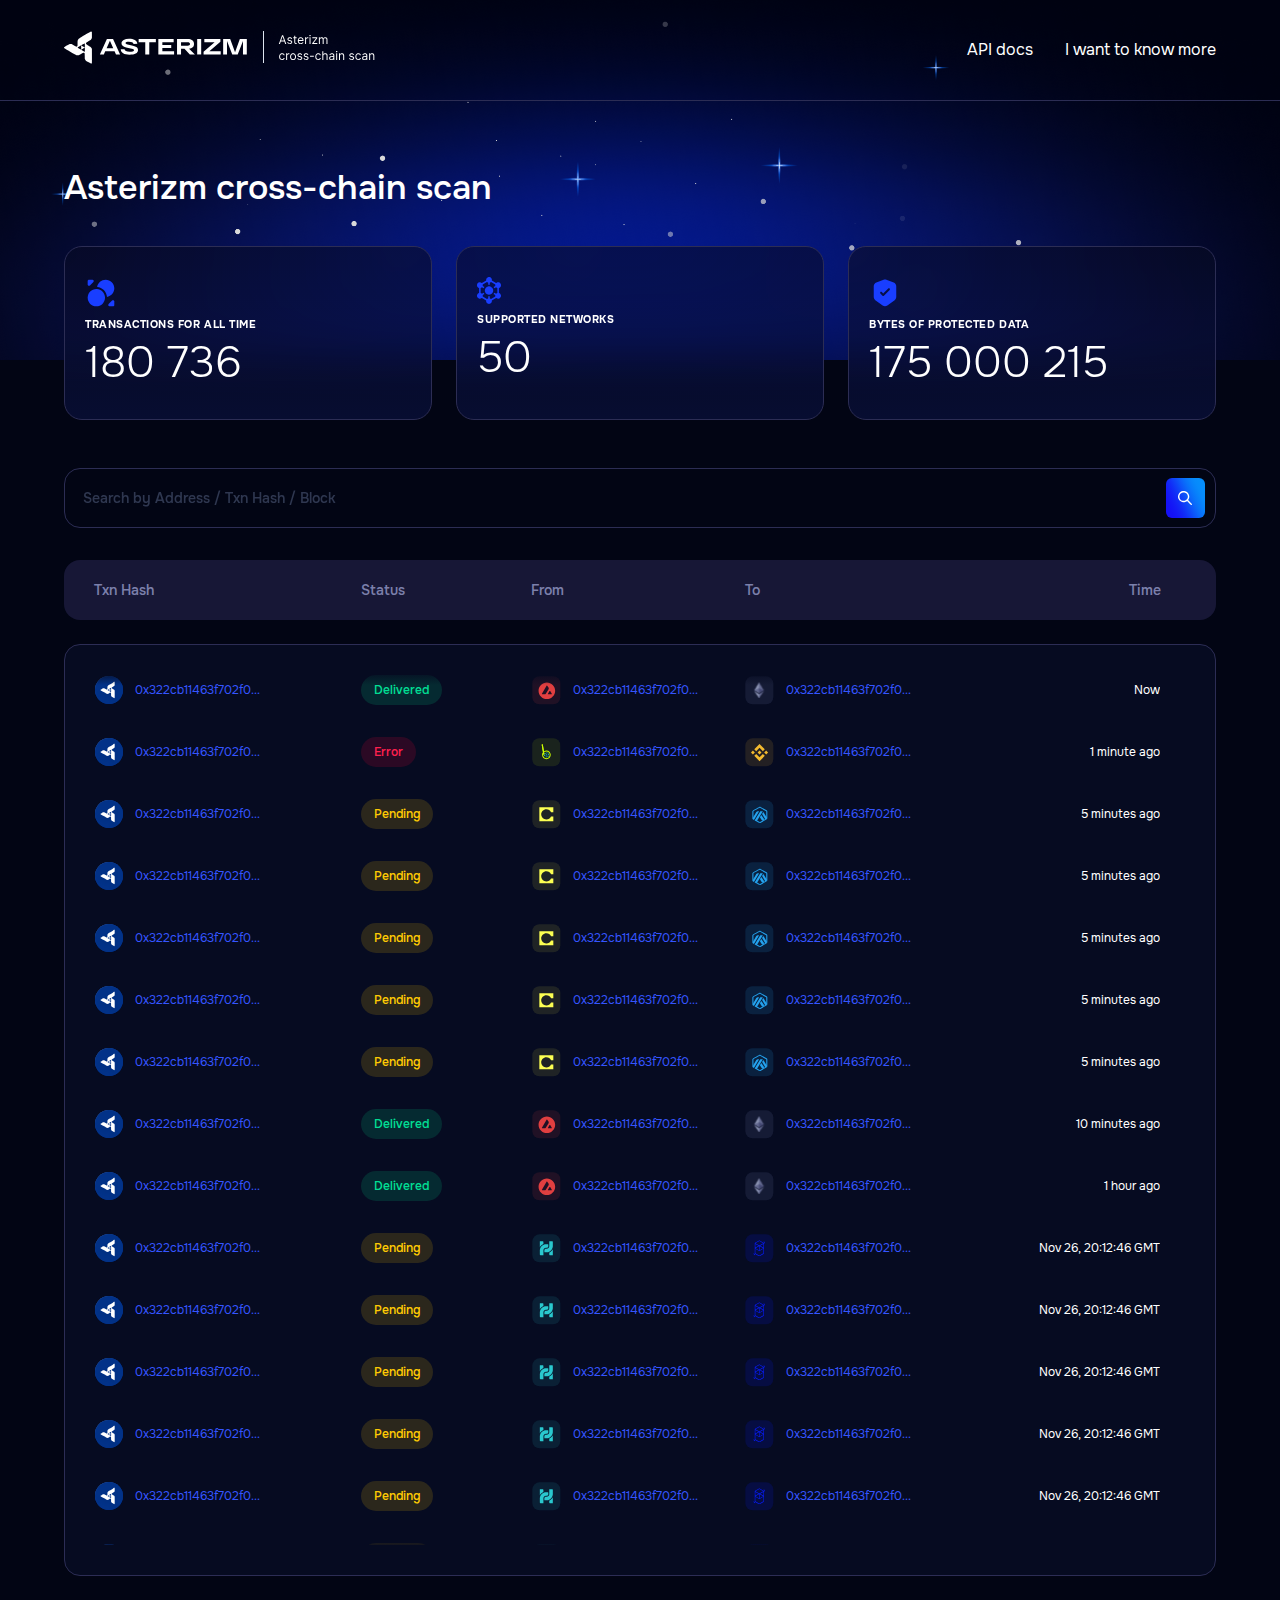
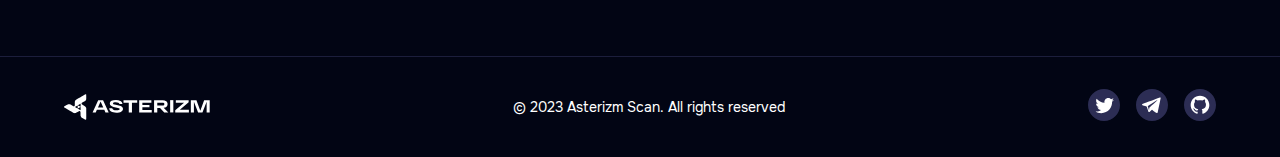
==== commit 0abd940d: "Layout update" ====
--- a/index.html
+++ b/index.html
@@ -6,7 +6,7 @@
   <meta http-equiv="X-UA-Compatible" content="IE=edge">
   <meta name="viewport" content="width=device-width, initial-scale=1.0">
   <!-- <link rel="icon" href="img/favicon.ico" type="image/x-icon"> -->
-  <link rel="stylesheet" href="./css/style.min.css?_v=20230518172305">
+  <link rel="stylesheet" href="./css/style.min.css?_v=20230518173647">
   <title>Asterizm cross-chain scan</title>
 </head>
 
@@ -964,6 +964,6 @@
 	</div>      
 </footer>
 
-	<script src="./js/app.min.js?_v=20230518172305"></script>
+	<script src="./js/app.min.js?_v=20230518173647"></script>
 </body>
 </html>--- a/css/style.min.css
+++ b/css/style.min.css
@@ -1 +1 @@
-/*! normalize.css v8.0.1 | MIT License | github.com/necolas/normalize.css */html{line-height:1.15;-webkit-text-size-adjust:100%}body{margin:0}main{display:block}h1{font-size:2em;margin:.67em 0}hr{-webkit-box-sizing:content-box;box-sizing:content-box;height:0;overflow:visible}pre{font-family:monospace,monospace;font-size:1em}a{background-color:transparent}abbr[title]{border-bottom:none;text-decoration:underline;-webkit-text-decoration:underline dotted;text-decoration:underline dotted}b,strong{font-weight:bolder}code,kbd,samp{font-family:monospace,monospace;font-size:1em}small{font-size:80%}sub,sup{font-size:75%;line-height:0;position:relative;vertical-align:baseline}sub{bottom:-.25em}sup{top:-.5em}img{border-style:none}button,input,optgroup,select,textarea{font-family:inherit;font-size:100%;line-height:1.15;margin:0}button,input{overflow:visible}button,select{text-transform:none}[type=button],[type=reset],[type=submit],button{-webkit-appearance:button}[type=button]::-moz-focus-inner,[type=reset]::-moz-focus-inner,[type=submit]::-moz-focus-inner,button::-moz-focus-inner{border-style:none;padding:0}[type=button]:-moz-focusring,[type=reset]:-moz-focusring,[type=submit]:-moz-focusring,button:-moz-focusring{outline:1px dotted ButtonText}fieldset{padding:.35em .75em .625em}legend{-webkit-box-sizing:border-box;box-sizing:border-box;color:inherit;display:table;max-width:100%;padding:0;white-space:normal}progress{vertical-align:baseline}textarea{overflow:auto}[type=checkbox],[type=radio]{-webkit-box-sizing:border-box;box-sizing:border-box;padding:0}[type=number]::-webkit-inner-spin-button,[type=number]::-webkit-outer-spin-button{height:auto}[type=search]{-webkit-appearance:textfield;outline-offset:-2px}[type=search]::-webkit-search-decoration{-webkit-appearance:none}::-webkit-file-upload-button{-webkit-appearance:button;font:inherit}details{display:block}summary{display:list-item}template{display:none}[hidden]{display:none}@font-face{font-family:Onest;src:url(../fonts/OnestLight1602-hint.woff2) format("woff2"),url(../fonts/OnestLight1602-hint.woff) format("woff"),url(../fonts/OnestLight1602-hint.ttf) format("ttf");font-style:normal;font-weight:300;font-display:swap}@font-face{font-family:Onest;src:url(../fonts/OnestRegular1602-hint.woff2) format("woff2"),url(../fonts/OnestRegular1602-hint.woff) format("woff"),url(../fonts/OnestRegular1602-hint.ttf) format("ttf");font-style:normal;font-weight:400;font-display:swap}@font-face{font-family:Onest;src:url(../fonts/OnestMedium1602-hint.woff2) format("woff2"),url(../fonts/OnestMedium1602-hint.woff) format("woff"),url(../fonts/OnestMedium1602-hint.ttf) format("ttf");font-style:normal;font-weight:500;font-display:swap}@font-face{font-family:Onest;src:url(../fonts/OnestBold1602-hint.woff2) format("woff2"),url(../fonts/OnestBold1602-hint.woff) format("woff"),url(../fonts/OnestBold1602-hint.ttf) format("ttf");font-style:normal;font-weight:700;font-display:swap}:root{--font-color:white}.copy-btn{width:16px;height:16px;background:url(../img/copy-icon.svg) no-repeat center;background-size:contain;cursor:pointer;border:none}.details{background:#060b21;border:1px solid #2c2d55;border-radius:16px;padding:30px}.details__row{display:-ms-grid;display:grid;-ms-grid-columns:270px 1fr;grid-template-columns:270px 1fr}.details__row:not(:last-child){border-bottom:1px solid #2c2d55}.details__name-col,.details__value-col{display:-webkit-box;display:-ms-flexbox;display:flex;-webkit-box-align:center;-ms-flex-align:center;align-items:center;min-height:60px}.details__name-col{gap:4px;font-weight:500;font-size:14px;color:#7c80ab}.details__value-col{gap:8px;color:#3555ff;font-size:14px;line-height:1.5}.details__value-col_white{color:#fff}.details__textarea-col{height:auto;padding:20px 0}.details__textarea{display:block;width:100%;height:124px;resize:none;border:1px solid #2c2d55;border-radius:4px;background:0 0;font-size:14px;line-height:1.43;color:#fff;outline:0;padding:0 15px}.details__copy-cnt{word-break:break-all}.details__copy-cnt .copy-btn{display:inline-block;margin-left:4px}.footer{border-top:1px solid rgba(43,44,82,.65);margin-top:80px}.footer__container{display:-webkit-box;display:-ms-flexbox;display:flex;-webkit-box-align:center;-ms-flex-align:center;align-items:center;-webkit-box-pack:justify;-ms-flex-pack:justify;justify-content:space-between;height:100px}.footer__copyrights{color:#fff;font-size:14px}.footer__socials{display:-webkit-box;display:-ms-flexbox;display:flex;-webkit-box-align:center;-ms-flex-align:center;align-items:center;gap:16px}.header{border-bottom:#2c2d54 1px solid}.header_inner .menu-btn{position:absolute;right:0;top:24px}.header__logo{width:312px}.header__cnt{display:-webkit-box;display:-ms-flexbox;display:flex;-webkit-box-align:center;-ms-flex-align:center;align-items:center;-webkit-box-pack:justify;-ms-flex-pack:justify;justify-content:space-between;height:100px}.header_inner .header__cnt{position:relative}.header__search-input{width:100%;max-width:360px;margin-bottom:0!important}.no-webp .hero{background:url(../img/hero-bg.png) no-repeat bottom center}.hero{background-size:cover;height:360px}.hero__cnt{padding-top:70px}.hero__parameters{display:-ms-grid;display:grid;-ms-grid-columns:(1fr)[3];grid-template-columns:repeat(3,1fr);gap:24px}.hero__parameters-item{display:-webkit-box;display:-ms-flexbox;display:flex;-webkit-box-orient:vertical;-webkit-box-direction:normal;-ms-flex-direction:column;flex-direction:column;-webkit-box-align:start;-ms-flex-align:start;align-items:flex-start;gap:11px;background:-webkit-gradient(linear,left top,left bottom,from(rgba(8,10,31,.55)),to(rgba(13,20,73,.55)));background:-o-linear-gradient(top,rgba(8,10,31,.55) 0,rgba(13,20,73,.55) 100%);background:linear-gradient(180deg,rgba(8,10,31,.55) 0,rgba(13,20,73,.55) 100%);border:1px solid #2c2d54;-webkit-backdrop-filter:blur(20px);backdrop-filter:blur(20px);border-radius:18px;padding:30px 40px}.hero__parameters-item-title{font-weight:700;font-size:12px;line-height:1;letter-spacing:.05em;text-transform:uppercase}.hero__parameters-item-value{font-weight:300;font-size:3.33vw;line-height:1;white-space:nowrap}.info-btn{width:19px;height:19px;background:url(../img/info-icon.svg) no-repeat center;background-size:contain;border:none;cursor:pointer}.menu__list{display:-webkit-box;display:-ms-flexbox;display:flex;-webkit-box-align:center;-ms-flex-align:center;align-items:center;gap:32px;padding:0;margin:0}.menu__item{list-style:none;font-size:16px;white-space:nowrap}.menu__link{color:#fff;text-decoration:none;-webkit-transition:opacity .1s;-o-transition:opacity .1s;transition:opacity .1s}.menu__link:hover{opacity:.7}.menu-btn{display:-webkit-box;display:-ms-flexbox;display:flex;-webkit-box-align:center;-ms-flex-align:center;align-items:center;-webkit-box-pack:center;-ms-flex-pack:center;justify-content:center;width:48px;height:30px;border-radius:15px;background-color:#2c2d54;border:none}.mobile-menu{display:-webkit-box;display:-ms-flexbox;display:flex;-webkit-box-orient:vertical;-webkit-box-direction:normal;-ms-flex-direction:column;flex-direction:column;position:fixed;width:100%;height:100%;top:0;bottom:0;left:0;right:0;background-color:#020514;z-index:-1;visibility:hidden;opacity:0;overflow-y:scroll;-webkit-transition:all .3s;-o-transition:all .3s;transition:all .3s;padding:0 20px 42px}.mobile-menu.active{z-index:12;visibility:visible;opacity:1}.mobile-menu__header{margin-bottom:52px}.mobile-menu__menu .menu__list{-webkit-box-orient:vertical;-webkit-box-direction:normal;-ms-flex-direction:column;flex-direction:column;-webkit-box-align:start;-ms-flex-align:start;align-items:flex-start;gap:3.8vh;width:100%}.mobile-menu__menu .menu__item{font-size:24px;border-bottom:#2c2d54 1px solid;width:100%;padding-bottom:3.8vh}.page-content{padding-top:80px}.page-content__title{margin-bottom:33px}.parameters{display:-ms-grid;display:grid;-ms-grid-columns:(1fr)[3];grid-template-columns:repeat(3,1fr);gap:24px;position:relative;margin:-114px 0 48px}.parameters__item{display:-webkit-box;display:-ms-flexbox;display:flex;-webkit-box-orient:vertical;-webkit-box-direction:normal;-ms-flex-direction:column;flex-direction:column;-webkit-box-align:start;-ms-flex-align:start;align-items:flex-start;gap:11px;background:-webkit-gradient(linear,left top,left bottom,from(rgba(8,10,31,.55)),to(rgba(13,20,73,.55)));background:-o-linear-gradient(top,rgba(8,10,31,.55) 0,rgba(13,20,73,.55) 100%);background:linear-gradient(180deg,rgba(8,10,31,.55) 0,rgba(13,20,73,.55) 100%);border:1px solid #2c2d54;-webkit-backdrop-filter:blur(20px);backdrop-filter:blur(20px);border-radius:18px;padding:30px 20px 35px}.parameters__item-title{font-weight:700;font-size:.83vw;line-height:1;letter-spacing:.05em;text-transform:uppercase}.parameters__item-value{font-weight:300;font-size:3.33vw;line-height:1;white-space:nowrap}.primary-title{font-weight:500;font-size:34px;line-height:1;margin:0 0 40px}.search-input{display:-webkit-box;display:-ms-flexbox;display:flex;-webkit-box-align:center;-ms-flex-align:center;align-items:center;-webkit-box-pack:justify;-ms-flex-pack:justify;justify-content:space-between;height:60px;border:1px solid #2c2d54;border-radius:16px;padding:0 10px 0 16px;margin-bottom:32px}.search-input input{border:none;background:0 0;width:100%;font-weight:500;font-size:14px;color:#fff;outline:0}.search-input input::-webkit-input-placeholder{color:#475371;opacity:.65}.search-input input::-moz-placeholder{color:#475371;opacity:.65}.search-input input:-ms-input-placeholder{color:#475371;opacity:.65}.search-input input::-ms-input-placeholder{color:#475371;opacity:.65}.search-input input::placeholder{color:#475371;opacity:.65}.search-input__btn{display:-webkit-box;display:-ms-flexbox;display:flex;-webkit-box-align:center;-ms-flex-align:center;align-items:center;-webkit-box-pack:center;-ms-flex-pack:center;justify-content:center;width:40px;height:40px;background:-o-linear-gradient(204.81deg,#068efc 8.43%,#068dfc 14.04%,#078afc 19.64%,#0784fb 25.25%,#087bfb 30.85%,#0971fa 36.45%,#0b64fa 42.06%,#0d56f9 47.66%,#0e48f8 53.27%,#103af8 58.87%,#112df7 64.47%,#1323f6 70.08%,#141bf6 75.68%,#1415f6 81.28%,#1511f5 86.89%,#1510f5 92.49%);background:linear-gradient(245.19deg,#068efc 8.43%,#068dfc 14.04%,#078afc 19.64%,#0784fb 25.25%,#087bfb 30.85%,#0971fa 36.45%,#0b64fa 42.06%,#0d56f9 47.66%,#0e48f8 53.27%,#103af8 58.87%,#112df7 64.47%,#1323f6 70.08%,#141bf6 75.68%,#1415f6 81.28%,#1511f5 86.89%,#1510f5 92.49%);border-radius:6px;border:none;outline:0;cursor:pointer}.status-badge{display:-webkit-box;display:-ms-flexbox;display:flex;-webkit-box-align:center;-ms-flex-align:center;align-items:center;height:30px;width:-webkit-fit-content;width:-moz-fit-content;width:fit-content;border-radius:15px;font-weight:500;font-size:.9vw;text-transform:capitalize;padding:0 13px}.status-badge.delivered{background-color:rgba(0,222,142,.1490196078);color:#01dd93}.status-badge.error{background-color:rgba(254,0,52,.1490196078);color:#ff204e}.status-badge.pending{background-color:rgba(255,198,3,.1490196078);color:#feca03}.table{position:relative}.table::after,.table::before{content:"";position:absolute;left:50%;height:30px;width:calc(100% - 60px);-webkit-transform:translateX(-50%);-ms-transform:translateX(-50%);transform:translateX(-50%);z-index:2}.table::before{top:95px;background-image:-webkit-gradient(linear,left top,left bottom,from(#060b21),color-stop(50%,#060b21),to(transparent));background-image:-o-linear-gradient(top,#060b21 0,#060b21 50%,transparent 100%);background-image:linear-gradient(to bottom,#060b21 0,#060b21 50%,transparent 100%)}.table::after{bottom:10px;background-image:-webkit-gradient(linear,left bottom,left top,from(#060b21),color-stop(50%,#060b21),to(transparent));background-image:-o-linear-gradient(bottom,#060b21 0,#060b21 50%,transparent 100%);background-image:linear-gradient(to top,#060b21 0,#060b21 50%,transparent 100%)}.table__header{display:-webkit-box;display:-ms-flexbox;display:flex;-webkit-box-align:center;-ms-flex-align:center;align-items:center;height:60px;background-color:#171736;border-radius:16px;width:100%;font-weight:500;font-size:14px;line-height:1;color:#7c80ab;padding:0 55px 0 30px;margin-bottom:24px}.table__body{background:#060b21;border:1px solid #2c2d55;border-radius:16px;padding:30px 16px 30px 30px}.table__wrap{height:870px;overflow-y:scroll}.table__wrap::-webkit-scrollbar{width:4px}.table__wrap::-webkit-scrollbar-track{background-color:rgba(0,113,255,.1490196078);border-radius:2px}.table__wrap::-webkit-scrollbar-thumb{background-color:#0071ff;border-radius:2px}.table__content{display:-webkit-box;display:-ms-flexbox;display:flex;-webkit-box-orient:vertical;-webkit-box-direction:normal;-ms-flex-direction:column;flex-direction:column;gap:32px}.table__row{display:-webkit-box;display:-ms-flexbox;display:flex;-webkit-box-align:center;-ms-flex-align:center;align-items:center;padding-right:39px}.table__row:last-child{border:none}.table__cell{display:-webkit-box;display:-ms-flexbox;display:flex;-webkit-box-align:center;-ms-flex-align:center;align-items:center;overflow:hidden;white-space:nowrap}.table__cell-title{display:none}.table__cell-cnt{display:-webkit-box;display:-ms-flexbox;display:flex;-webkit-box-align:center;-ms-flex-align:center;align-items:center;gap:12px;font-size:.97vw;color:#3555ff}.table__cell-cnt a{color:#3555ff;text-decoration:none}.table__cell.time-col .table__cell-cnt{color:#fff}.txn-hash-col{width:25%}.status-col{width:16%}.from-col{width:20%}.to-col{width:26%}.time-col{text-align:right;-webkit-box-pack:end;-ms-flex-pack:end;justify-content:flex-end;width:13%}*,::after,::before{-webkit-box-sizing:border-box;box-sizing:border-box}html{scroll-behavior:smooth}body{font-family:Onest,Roboto,sans-serif;color:var(--font-color);text-rendering:optimizeLegibility;-webkit-font-smoothing:antialiased;-moz-osx-font-smoothing:grayscale;width:100%;background-color:#020514}fieldset{border:none;padding:0}.fixed{position:fixed}.container{min-width:320px}.wrap{width:100%;max-width:1366px;padding:0 64px;margin:0 auto}@media (min-width:769px){.menu-btn{display:none}}@media (min-width:1201px){.menu__list{gap:32px}.menu__item{font-size:16px}}@media (min-width:1441px){.hero__parameters-item-value{font-size:48px}.parameters__item-title{font-size:12px}.parameters__item-value{font-size:48px}.status-badge{font-size:13px}.table__cell-cnt{font-size:14px}}@media (max-width:1200px){.menu__list{gap:2.7vw;margin:0 20px}.menu__item{font-size:1.33vw}}@media (max-width:768px){.details{padding:18px}.details__row{-ms-grid-columns:1fr;grid-template-columns:1fr;gap:12px;padding:24px 0}.details__name-col,.details__value-col{min-height:auto}.footer__container{-webkit-box-orient:vertical;-webkit-box-direction:normal;-ms-flex-direction:column;flex-direction:column;gap:30px;height:auto;padding:48px 0}.header{border:none}.header__logo{width:221px}.header__menu{display:none}.header__cnt{height:auto;padding:24px 0 0}.header_inner .header__cnt{-webkit-box-orient:vertical;-webkit-box-direction:normal;-ms-flex-direction:column;flex-direction:column;-webkit-box-align:start;-ms-flex-align:start;align-items:flex-start;padding:28px 0 0}.header__search-input{max-width:none;margin-top:30px}.no-webp .hero{background:url(../img/hero-bg_mobile.png) no-repeat bottom center}.hero{background-size:cover;height:645px}.hero__cnt{padding-top:32px}.hero__parameters{-ms-grid-columns:1fr;grid-template-columns:1fr}.menu__item{font-size:16px}.parameters{-ms-grid-columns:1fr;grid-template-columns:1fr;gap:16px;margin:-466px 0 32px}.parameters__item-title{font-size:12px}.parameters__item-value{font-size:40px}.search-input{margin-bottom:24px}.status-badge{font-size:13px}.table::after,.table::before{display:none}.table__header{display:none}.table__body{padding:30px 16px}.table__wrap{overflow:visible;height:auto}.table__wrap::-webkit-scrollbar{display:none}.table__content{gap:16px}.table__row{-webkit-box-orient:vertical;-webkit-box-direction:normal;-ms-flex-direction:column;flex-direction:column;gap:16px;border-bottom:#2c2d55 1px solid;padding:0 0 26px 0}.table__cell{-webkit-box-pack:justify;-ms-flex-pack:justify;justify-content:space-between;width:100%!important}.table__cell-title{display:block;color:#7c80ab;font-size:14px;font-weight:500}.table__cell-cnt{font-size:14px}.time-col{-webkit-box-pack:justify;-ms-flex-pack:justify;justify-content:space-between}.wrap{padding:0 20px}}.webp .hero{background:url(../img/hero-bg.webp) no-repeat bottom center}@media (max-width:768px){.webp .hero{background:url(../img/hero-bg_mobile.webp) no-repeat bottom center}}+/*! normalize.css v8.0.1 | MIT License | github.com/necolas/normalize.css */html{line-height:1.15;-webkit-text-size-adjust:100%}body{margin:0}main{display:block}h1{font-size:2em;margin:.67em 0}hr{-webkit-box-sizing:content-box;box-sizing:content-box;height:0;overflow:visible}pre{font-family:monospace,monospace;font-size:1em}a{background-color:transparent}abbr[title]{border-bottom:none;text-decoration:underline;-webkit-text-decoration:underline dotted;text-decoration:underline dotted}b,strong{font-weight:bolder}code,kbd,samp{font-family:monospace,monospace;font-size:1em}small{font-size:80%}sub,sup{font-size:75%;line-height:0;position:relative;vertical-align:baseline}sub{bottom:-.25em}sup{top:-.5em}img{border-style:none}button,input,optgroup,select,textarea{font-family:inherit;font-size:100%;line-height:1.15;margin:0}button,input{overflow:visible}button,select{text-transform:none}[type=button],[type=reset],[type=submit],button{-webkit-appearance:button}[type=button]::-moz-focus-inner,[type=reset]::-moz-focus-inner,[type=submit]::-moz-focus-inner,button::-moz-focus-inner{border-style:none;padding:0}[type=button]:-moz-focusring,[type=reset]:-moz-focusring,[type=submit]:-moz-focusring,button:-moz-focusring{outline:1px dotted ButtonText}fieldset{padding:.35em .75em .625em}legend{-webkit-box-sizing:border-box;box-sizing:border-box;color:inherit;display:table;max-width:100%;padding:0;white-space:normal}progress{vertical-align:baseline}textarea{overflow:auto}[type=checkbox],[type=radio]{-webkit-box-sizing:border-box;box-sizing:border-box;padding:0}[type=number]::-webkit-inner-spin-button,[type=number]::-webkit-outer-spin-button{height:auto}[type=search]{-webkit-appearance:textfield;outline-offset:-2px}[type=search]::-webkit-search-decoration{-webkit-appearance:none}::-webkit-file-upload-button{-webkit-appearance:button;font:inherit}details{display:block}summary{display:list-item}template{display:none}[hidden]{display:none}@font-face{font-family:Onest;src:url(../fonts/OnestLight1602-hint.woff2) format("woff2"),url(../fonts/OnestLight1602-hint.woff) format("woff"),url(../fonts/OnestLight1602-hint.ttf) format("ttf");font-style:normal;font-weight:300;font-display:swap}@font-face{font-family:Onest;src:url(../fonts/OnestRegular1602-hint.woff2) format("woff2"),url(../fonts/OnestRegular1602-hint.woff) format("woff"),url(../fonts/OnestRegular1602-hint.ttf) format("ttf");font-style:normal;font-weight:400;font-display:swap}@font-face{font-family:Onest;src:url(../fonts/OnestMedium1602-hint.woff2) format("woff2"),url(../fonts/OnestMedium1602-hint.woff) format("woff"),url(../fonts/OnestMedium1602-hint.ttf) format("ttf");font-style:normal;font-weight:500;font-display:swap}@font-face{font-family:Onest;src:url(../fonts/OnestBold1602-hint.woff2) format("woff2"),url(../fonts/OnestBold1602-hint.woff) format("woff"),url(../fonts/OnestBold1602-hint.ttf) format("ttf");font-style:normal;font-weight:700;font-display:swap}:root{--font-color:white}.copy-btn{width:16px;height:16px;background:url(../img/copy-icon.svg) no-repeat center;background-size:contain;cursor:pointer;border:none}.details{background:#060b21;border:1px solid #2c2d55;border-radius:16px;padding:30px}.details__row{display:-ms-grid;display:grid;-ms-grid-columns:270px 1fr;grid-template-columns:270px 1fr}.details__row:not(:last-child){border-bottom:1px solid #2c2d55}.details__name-col,.details__value-col{display:-webkit-box;display:-ms-flexbox;display:flex;-webkit-box-align:center;-ms-flex-align:center;align-items:center;min-height:60px}.details__name-col{gap:4px;font-weight:500;font-size:14px;color:#7c80ab}.details__value-col{gap:8px;color:#3555ff;font-size:14px;line-height:1.5}.details__value-col_white{color:#fff}.details__textarea-col{height:auto;padding:20px 0}.details__textarea{display:block;width:100%;height:124px;resize:none;border:1px solid #2c2d55;border-radius:4px;background:0 0;font-size:14px;line-height:1.43;color:#fff;outline:0;padding:0 15px}.details__copy-cnt{word-break:break-all}.details__copy-cnt .copy-btn{display:inline-block;margin-left:4px}.footer{border-top:1px solid rgba(43,44,82,.65);margin-top:80px}.footer__container{display:-webkit-box;display:-ms-flexbox;display:flex;-webkit-box-align:center;-ms-flex-align:center;align-items:center;-webkit-box-pack:justify;-ms-flex-pack:justify;justify-content:space-between;height:100px}.footer__copyrights{color:#fff;font-size:14px}.footer__socials{display:-webkit-box;display:-ms-flexbox;display:flex;-webkit-box-align:center;-ms-flex-align:center;align-items:center;gap:16px}.header{border-bottom:#2c2d54 1px solid}.header_inner .menu-btn{position:absolute;right:0;top:24px}.header__logo{width:312px}.header__cnt{display:-webkit-box;display:-ms-flexbox;display:flex;-webkit-box-align:center;-ms-flex-align:center;align-items:center;-webkit-box-pack:justify;-ms-flex-pack:justify;justify-content:space-between;height:100px}.header_inner .header__cnt{position:relative}.header__search-input{width:100%;max-width:360px;margin-bottom:0!important}.hero{background:url(../img/hero-bg.png) no-repeat bottom center;background-size:cover;height:360px}.hero__cnt{padding-top:70px}.hero__parameters{display:-ms-grid;display:grid;-ms-grid-columns:(1fr)[3];grid-template-columns:repeat(3,1fr);gap:24px}.hero__parameters-item{display:-webkit-box;display:-ms-flexbox;display:flex;-webkit-box-orient:vertical;-webkit-box-direction:normal;-ms-flex-direction:column;flex-direction:column;-webkit-box-align:start;-ms-flex-align:start;align-items:flex-start;gap:11px;background:-webkit-gradient(linear,left top,left bottom,from(rgba(8,10,31,.55)),to(rgba(13,20,73,.55)));background:-o-linear-gradient(top,rgba(8,10,31,.55) 0,rgba(13,20,73,.55) 100%);background:linear-gradient(180deg,rgba(8,10,31,.55) 0,rgba(13,20,73,.55) 100%);border:1px solid #2c2d54;-webkit-backdrop-filter:blur(20px);backdrop-filter:blur(20px);border-radius:18px;padding:30px 40px}.hero__parameters-item-title{font-weight:700;font-size:12px;line-height:1;letter-spacing:.05em;text-transform:uppercase}.hero__parameters-item-value{font-weight:300;font-size:3.33vw;line-height:1;white-space:nowrap}.info-btn{width:19px;height:19px;background:url(../img/info-icon.svg) no-repeat center;background-size:contain;border:none;cursor:pointer}.menu__list{display:-webkit-box;display:-ms-flexbox;display:flex;-webkit-box-align:center;-ms-flex-align:center;align-items:center;gap:32px;padding:0;margin:0}.menu__item{list-style:none;font-size:16px;white-space:nowrap}.menu__link{color:#fff;text-decoration:none;-webkit-transition:opacity .1s;-o-transition:opacity .1s;transition:opacity .1s}.menu__link:hover{opacity:.7}.menu-btn{display:-webkit-box;display:-ms-flexbox;display:flex;-webkit-box-align:center;-ms-flex-align:center;align-items:center;-webkit-box-pack:center;-ms-flex-pack:center;justify-content:center;width:48px;height:30px;border-radius:15px;background-color:#2c2d54;border:none}.mobile-menu{display:-webkit-box;display:-ms-flexbox;display:flex;-webkit-box-orient:vertical;-webkit-box-direction:normal;-ms-flex-direction:column;flex-direction:column;position:fixed;width:100%;height:100%;top:0;bottom:0;left:0;right:0;background-color:#020514;z-index:-1;visibility:hidden;opacity:0;overflow-y:scroll;-webkit-transition:all .3s;-o-transition:all .3s;transition:all .3s;padding:0 20px 42px}.mobile-menu.active{z-index:12;visibility:visible;opacity:1}.mobile-menu__header{margin-bottom:52px}.mobile-menu__menu .menu__list{-webkit-box-orient:vertical;-webkit-box-direction:normal;-ms-flex-direction:column;flex-direction:column;-webkit-box-align:start;-ms-flex-align:start;align-items:flex-start;gap:3.8vh;width:100%}.mobile-menu__menu .menu__item{font-size:24px;border-bottom:#2c2d54 1px solid;width:100%;padding-bottom:3.8vh}.page-content{padding-top:80px}.page-content__title{margin-bottom:33px}.parameters{display:-ms-grid;display:grid;-ms-grid-columns:(1fr)[3];grid-template-columns:repeat(3,1fr);gap:24px;position:relative;margin:-114px 0 48px}.parameters__item{display:-webkit-box;display:-ms-flexbox;display:flex;-webkit-box-orient:vertical;-webkit-box-direction:normal;-ms-flex-direction:column;flex-direction:column;-webkit-box-align:start;-ms-flex-align:start;align-items:flex-start;gap:11px;background:-webkit-gradient(linear,left top,left bottom,from(rgba(8,10,31,.55)),to(rgba(13,20,73,.55)));background:-o-linear-gradient(top,rgba(8,10,31,.55) 0,rgba(13,20,73,.55) 100%);background:linear-gradient(180deg,rgba(8,10,31,.55) 0,rgba(13,20,73,.55) 100%);border:1px solid #2c2d54;-webkit-backdrop-filter:blur(20px);backdrop-filter:blur(20px);border-radius:18px;padding:30px 20px 35px}.parameters__item-title{font-weight:700;font-size:.83vw;line-height:1;letter-spacing:.05em;text-transform:uppercase}.parameters__item-value{font-weight:300;font-size:3.33vw;line-height:1;white-space:nowrap}.primary-title{font-weight:500;font-size:34px;line-height:1;margin:0 0 40px}.search-input{display:-webkit-box;display:-ms-flexbox;display:flex;-webkit-box-align:center;-ms-flex-align:center;align-items:center;-webkit-box-pack:justify;-ms-flex-pack:justify;justify-content:space-between;height:60px;border:1px solid #2c2d54;border-radius:16px;padding:0 10px 0 16px;margin-bottom:32px}.search-input input{border:none;background:0 0;width:100%;font-weight:500;font-size:14px;color:#fff;outline:0}.search-input input::-webkit-input-placeholder{color:#475371;opacity:.65}.search-input input::-moz-placeholder{color:#475371;opacity:.65}.search-input input:-ms-input-placeholder{color:#475371;opacity:.65}.search-input input::-ms-input-placeholder{color:#475371;opacity:.65}.search-input input::placeholder{color:#475371;opacity:.65}.search-input__btn{display:-webkit-box;display:-ms-flexbox;display:flex;-webkit-box-align:center;-ms-flex-align:center;align-items:center;-webkit-box-pack:center;-ms-flex-pack:center;justify-content:center;width:40px;height:40px;background:-o-linear-gradient(204.81deg,#068efc 8.43%,#068dfc 14.04%,#078afc 19.64%,#0784fb 25.25%,#087bfb 30.85%,#0971fa 36.45%,#0b64fa 42.06%,#0d56f9 47.66%,#0e48f8 53.27%,#103af8 58.87%,#112df7 64.47%,#1323f6 70.08%,#141bf6 75.68%,#1415f6 81.28%,#1511f5 86.89%,#1510f5 92.49%);background:linear-gradient(245.19deg,#068efc 8.43%,#068dfc 14.04%,#078afc 19.64%,#0784fb 25.25%,#087bfb 30.85%,#0971fa 36.45%,#0b64fa 42.06%,#0d56f9 47.66%,#0e48f8 53.27%,#103af8 58.87%,#112df7 64.47%,#1323f6 70.08%,#141bf6 75.68%,#1415f6 81.28%,#1511f5 86.89%,#1510f5 92.49%);border-radius:6px;border:none;outline:0;cursor:pointer}.status-badge{display:-webkit-box;display:-ms-flexbox;display:flex;-webkit-box-align:center;-ms-flex-align:center;align-items:center;height:30px;width:-webkit-fit-content;width:-moz-fit-content;width:fit-content;border-radius:15px;font-weight:500;font-size:.9vw;text-transform:capitalize;padding:0 13px}.status-badge.delivered{background-color:rgba(0,222,142,.1490196078);color:#01dd93}.status-badge.error{background-color:rgba(254,0,52,.1490196078);color:#ff204e}.status-badge.pending{background-color:rgba(255,198,3,.1490196078);color:#feca03}.table{position:relative}.table::after,.table::before{content:"";position:absolute;left:50%;height:30px;width:calc(100% - 60px);-webkit-transform:translateX(-50%);-ms-transform:translateX(-50%);transform:translateX(-50%);z-index:2}.table::before{top:95px;background-image:-webkit-gradient(linear,left top,left bottom,from(#060b21),color-stop(50%,#060b21),to(transparent));background-image:-o-linear-gradient(top,#060b21 0,#060b21 50%,transparent 100%);background-image:linear-gradient(to bottom,#060b21 0,#060b21 50%,transparent 100%)}.table::after{bottom:10px;background-image:-webkit-gradient(linear,left bottom,left top,from(#060b21),color-stop(50%,#060b21),to(transparent));background-image:-o-linear-gradient(bottom,#060b21 0,#060b21 50%,transparent 100%);background-image:linear-gradient(to top,#060b21 0,#060b21 50%,transparent 100%)}.table__header{display:-webkit-box;display:-ms-flexbox;display:flex;-webkit-box-align:center;-ms-flex-align:center;align-items:center;height:60px;background-color:#171736;border-radius:16px;width:100%;font-weight:500;font-size:14px;line-height:1;color:#7c80ab;padding:0 55px 0 30px;margin-bottom:24px}.table__body{background:#060b21;border:1px solid #2c2d55;border-radius:16px;padding:30px 16px 30px 30px}.table__wrap{height:870px;overflow-y:scroll}.table__wrap::-webkit-scrollbar{width:4px}.table__wrap::-webkit-scrollbar-track{background-color:rgba(0,113,255,.1490196078);border-radius:2px}.table__wrap::-webkit-scrollbar-thumb{background-color:#0071ff;border-radius:2px}.table__content{display:-webkit-box;display:-ms-flexbox;display:flex;-webkit-box-orient:vertical;-webkit-box-direction:normal;-ms-flex-direction:column;flex-direction:column;gap:32px}.table__row{display:-webkit-box;display:-ms-flexbox;display:flex;-webkit-box-align:center;-ms-flex-align:center;align-items:center;padding-right:39px}.table__row:last-child{border:none}.table__cell{display:-webkit-box;display:-ms-flexbox;display:flex;-webkit-box-align:center;-ms-flex-align:center;align-items:center;overflow:hidden;white-space:nowrap}.table__cell-title{display:none}.table__cell-cnt{display:-webkit-box;display:-ms-flexbox;display:flex;-webkit-box-align:center;-ms-flex-align:center;align-items:center;gap:12px;font-size:.97vw;color:#3555ff}.table__cell-cnt a{color:#3555ff;text-decoration:none}.table__cell.time-col .table__cell-cnt{color:#fff}.txn-hash-col{width:25%}.status-col{width:16%}.from-col{width:20%}.to-col{width:26%}.time-col{text-align:right;-webkit-box-pack:end;-ms-flex-pack:end;justify-content:flex-end;width:13%}*,::after,::before{-webkit-box-sizing:border-box;box-sizing:border-box}html{scroll-behavior:smooth}body{font-family:Onest,Roboto,sans-serif;color:var(--font-color);text-rendering:optimizeLegibility;-webkit-font-smoothing:antialiased;-moz-osx-font-smoothing:grayscale;width:100%;background-color:#020514}fieldset{border:none;padding:0}.fixed{position:fixed}.container{min-width:320px}.wrap{width:100%;max-width:1366px;padding:0 64px;margin:0 auto}@media (min-width:769px){.menu-btn{display:none}}@media (min-width:1201px){.menu__list{gap:32px}.menu__item{font-size:16px}}@media (min-width:1441px){.hero__parameters-item-value{font-size:48px}.parameters__item-title{font-size:12px}.parameters__item-value{font-size:48px}.status-badge{font-size:13px}.table__cell-cnt{font-size:14px}}@media (max-width:1200px){.menu__list{gap:2.7vw;margin:0 20px}.menu__item{font-size:1.33vw}}@media (max-width:768px){.details{padding:18px}.details__row{-ms-grid-columns:1fr;grid-template-columns:1fr;gap:12px;padding:24px 0}.details__name-col,.details__value-col{min-height:auto}.footer__container{-webkit-box-orient:vertical;-webkit-box-direction:normal;-ms-flex-direction:column;flex-direction:column;gap:30px;height:auto;padding:48px 0}.header{border:none}.header__logo{width:221px}.header__menu{display:none}.header__cnt{height:auto;padding:24px 0 0}.header_inner .header__cnt{-webkit-box-orient:vertical;-webkit-box-direction:normal;-ms-flex-direction:column;flex-direction:column;-webkit-box-align:start;-ms-flex-align:start;align-items:flex-start;padding:28px 0 0}.header__search-input{max-width:none;margin-top:30px}.hero{background:url(../img/hero-bg_mobile.png) no-repeat bottom center;background-size:cover;height:645px}.hero__cnt{padding-top:32px}.hero__parameters{-ms-grid-columns:1fr;grid-template-columns:1fr}.menu__item{font-size:16px}.parameters{-ms-grid-columns:1fr;grid-template-columns:1fr;gap:16px;margin:-466px 0 32px}.parameters__item-title{font-size:12px}.parameters__item-value{font-size:40px}.search-input{margin-bottom:24px}.status-badge{font-size:13px}.table::after,.table::before{display:none}.table__header{display:none}.table__body{padding:30px 16px}.table__wrap{overflow:visible;height:auto}.table__wrap::-webkit-scrollbar{display:none}.table__content{gap:16px}.table__row{-webkit-box-orient:vertical;-webkit-box-direction:normal;-ms-flex-direction:column;flex-direction:column;gap:16px;border-bottom:#2c2d55 1px solid;padding:0 0 26px 0}.table__cell{-webkit-box-pack:justify;-ms-flex-pack:justify;justify-content:space-between;width:100%!important}.table__cell-title{display:block;color:#7c80ab;font-size:14px;font-weight:500}.table__cell-cnt{font-size:14px}.time-col{-webkit-box-pack:justify;-ms-flex-pack:justify;justify-content:space-between}.wrap{padding:0 20px}}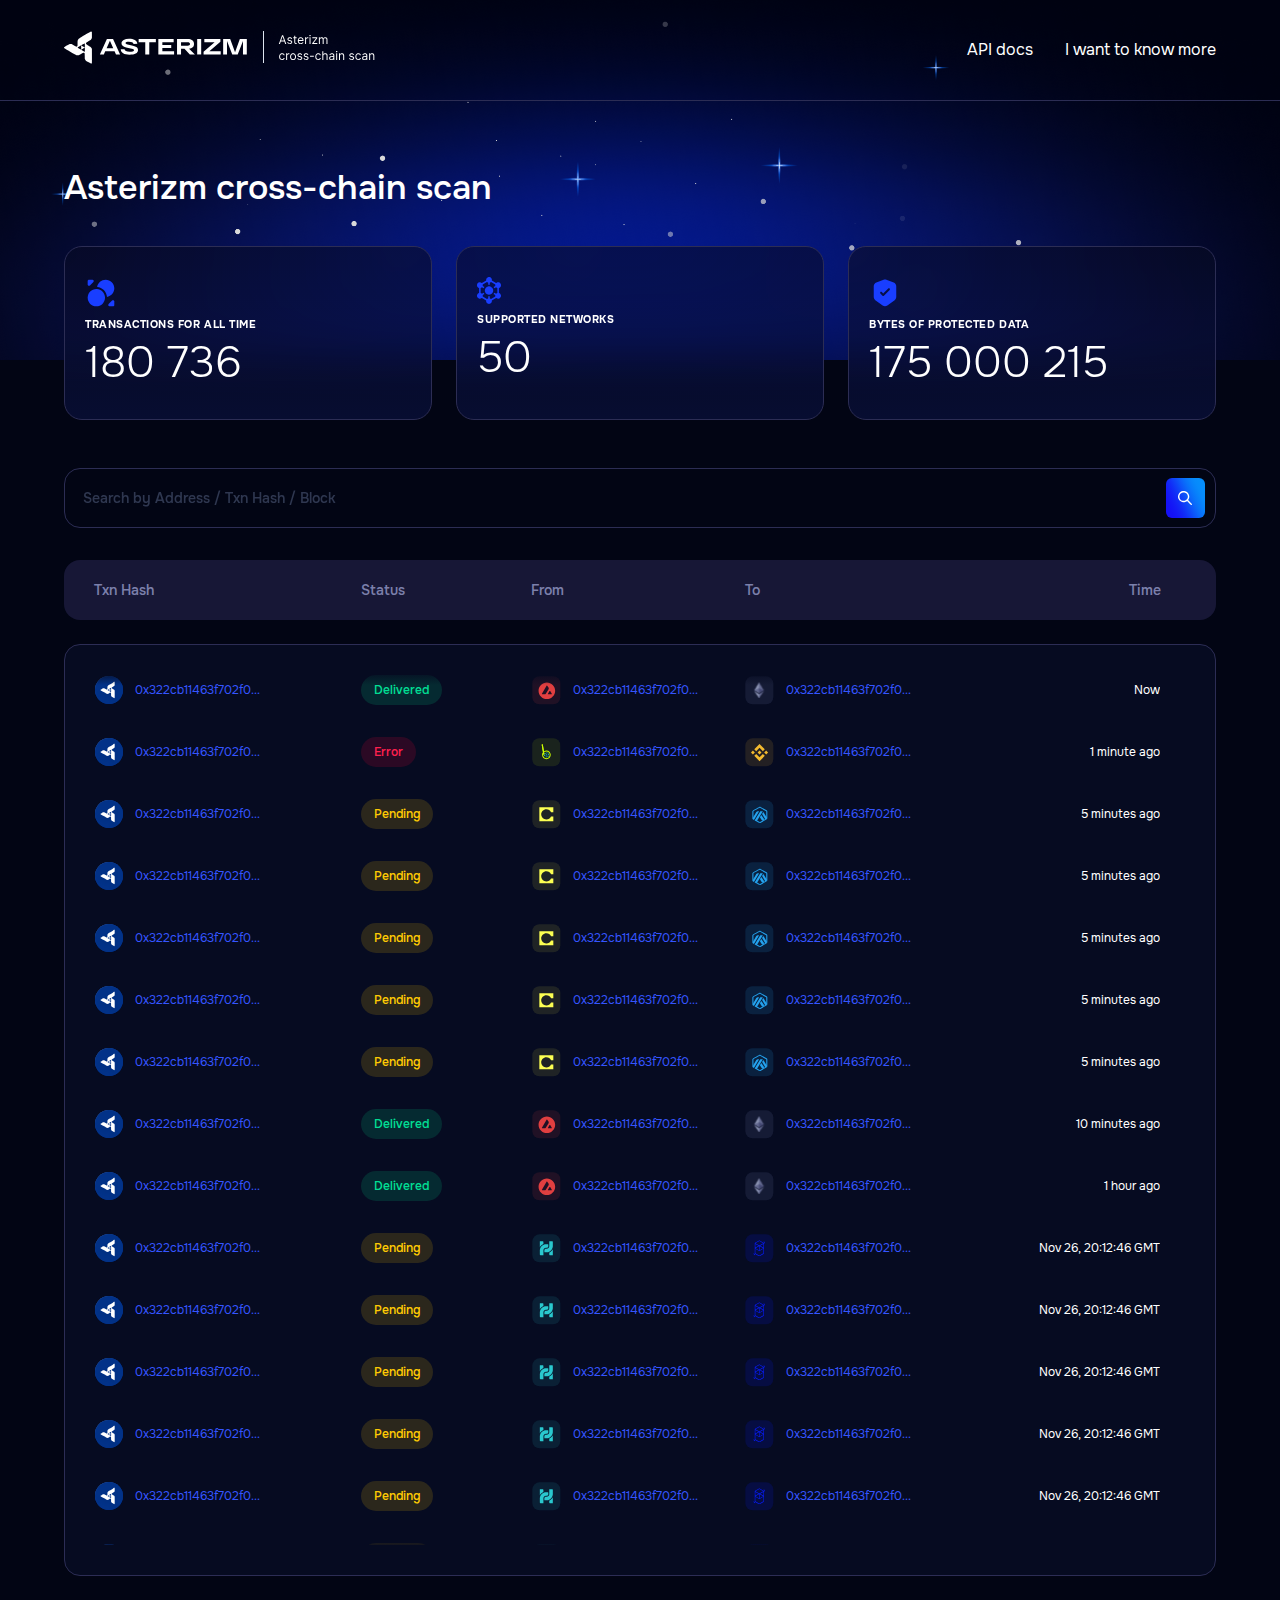
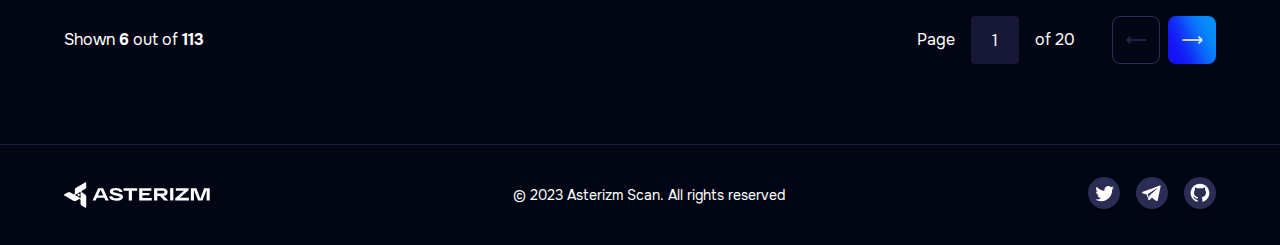
==== commit 738c0064: "Pagination block added" ====
--- a/index.html
+++ b/index.html
@@ -6,7 +6,7 @@
   <meta http-equiv="X-UA-Compatible" content="IE=edge">
   <meta name="viewport" content="width=device-width, initial-scale=1.0">
   <!-- <link rel="icon" href="img/favicon.ico" type="image/x-icon"> -->
-  <link rel="stylesheet" href="./css/style.min.css?_v=20230518173647">
+  <link rel="stylesheet" href="./css/style.min.css?_v=20230522180408">
   <title>Asterizm cross-chain scan</title>
 </head>
 
@@ -946,6 +946,31 @@
 					</div>					
 				</div>
 			</div>
+
+			<div class="pagination">
+				<span class="pagination__lines-counter">Shown <b>6</b> out of <b>113</b></span>
+				<div class="pagination__controls">
+					<div class="pagination__input-block">
+						<span>Page</span>
+						<input class="pagination__input" value="1" type="text" name="" id="">
+						<span>of 20</span>
+					</div>					
+					<div class="pagination__btns">
+						<button class="pagination__btn pagination__btn_prev" disabled>
+							<svg width="21" height="8" viewBox="0 0 21 8" fill="white" xmlns="http://www.w3.org/2000/svg">
+								<path fill-rule="evenodd" clip-rule="evenodd" d="M16.3837 0.46967C16.6766 0.176777 17.1515 0.176777 17.4444 0.46967L20.4444 3.46967C20.585 3.61032 20.6641 3.80109 20.6641 4C20.6641 4.19891 20.585 4.38968 20.4444 4.53033L17.4444 7.53033C17.1515 7.82322 16.6766 7.82322 16.3837 7.53033C16.0908 7.23744 16.0908 6.76256 16.3837 6.46967L18.8534 4L16.3837 1.53033C16.0908 1.23744 16.0908 0.762563 16.3837 0.46967Z"/>
+								<path fill-rule="evenodd" clip-rule="evenodd" d="M0.25 4C0.25 3.58579 0.585786 3.25 1 3.25L19 3.25C19.4142 3.25 19.75 3.58579 19.75 4C19.75 4.41422 19.4142 4.75 19 4.75L1 4.75C0.585786 4.75 0.25 4.41421 0.25 4Z"/>
+							</svg>
+						</button>
+						<button class="pagination__btn pagination__btn_next">
+							<svg width="21" height="8" viewBox="0 0 21 8" fill="white" xmlns="http://www.w3.org/2000/svg">
+								<path fill-rule="evenodd" clip-rule="evenodd" d="M16.3837 0.46967C16.6766 0.176777 17.1515 0.176777 17.4444 0.46967L20.4444 3.46967C20.585 3.61032 20.6641 3.80109 20.6641 4C20.6641 4.19891 20.585 4.38968 20.4444 4.53033L17.4444 7.53033C17.1515 7.82322 16.6766 7.82322 16.3837 7.53033C16.0908 7.23744 16.0908 6.76256 16.3837 6.46967L18.8534 4L16.3837 1.53033C16.0908 1.23744 16.0908 0.762563 16.3837 0.46967Z"/>
+								<path fill-rule="evenodd" clip-rule="evenodd" d="M0.25 4C0.25 3.58579 0.585786 3.25 1 3.25L19 3.25C19.4142 3.25 19.75 3.58579 19.75 4C19.75 4.41422 19.4142 4.75 19 4.75L1 4.75C0.585786 4.75 0.25 4.41421 0.25 4Z"/>
+							</svg>
+						</button>
+					</div>					
+				</div>
+			</div>
 		
 		</div>
 	</main>	
@@ -964,6 +989,6 @@
 	</div>      
 </footer>
 
-	<script src="./js/app.min.js?_v=20230518173647"></script>
+	<script src="./js/app.min.js?_v=20230522180408"></script>
 </body>
 </html>--- a/css/style.min.css
+++ b/css/style.min.css
@@ -1 +1 @@
-/*! normalize.css v8.0.1 | MIT License | github.com/necolas/normalize.css */html{line-height:1.15;-webkit-text-size-adjust:100%}body{margin:0}main{display:block}h1{font-size:2em;margin:.67em 0}hr{-webkit-box-sizing:content-box;box-sizing:content-box;height:0;overflow:visible}pre{font-family:monospace,monospace;font-size:1em}a{background-color:transparent}abbr[title]{border-bottom:none;text-decoration:underline;-webkit-text-decoration:underline dotted;text-decoration:underline dotted}b,strong{font-weight:bolder}code,kbd,samp{font-family:monospace,monospace;font-size:1em}small{font-size:80%}sub,sup{font-size:75%;line-height:0;position:relative;vertical-align:baseline}sub{bottom:-.25em}sup{top:-.5em}img{border-style:none}button,input,optgroup,select,textarea{font-family:inherit;font-size:100%;line-height:1.15;margin:0}button,input{overflow:visible}button,select{text-transform:none}[type=button],[type=reset],[type=submit],button{-webkit-appearance:button}[type=button]::-moz-focus-inner,[type=reset]::-moz-focus-inner,[type=submit]::-moz-focus-inner,button::-moz-focus-inner{border-style:none;padding:0}[type=button]:-moz-focusring,[type=reset]:-moz-focusring,[type=submit]:-moz-focusring,button:-moz-focusring{outline:1px dotted ButtonText}fieldset{padding:.35em .75em .625em}legend{-webkit-box-sizing:border-box;box-sizing:border-box;color:inherit;display:table;max-width:100%;padding:0;white-space:normal}progress{vertical-align:baseline}textarea{overflow:auto}[type=checkbox],[type=radio]{-webkit-box-sizing:border-box;box-sizing:border-box;padding:0}[type=number]::-webkit-inner-spin-button,[type=number]::-webkit-outer-spin-button{height:auto}[type=search]{-webkit-appearance:textfield;outline-offset:-2px}[type=search]::-webkit-search-decoration{-webkit-appearance:none}::-webkit-file-upload-button{-webkit-appearance:button;font:inherit}details{display:block}summary{display:list-item}template{display:none}[hidden]{display:none}@font-face{font-family:Onest;src:url(../fonts/OnestLight1602-hint.woff2) format("woff2"),url(../fonts/OnestLight1602-hint.woff) format("woff"),url(../fonts/OnestLight1602-hint.ttf) format("ttf");font-style:normal;font-weight:300;font-display:swap}@font-face{font-family:Onest;src:url(../fonts/OnestRegular1602-hint.woff2) format("woff2"),url(../fonts/OnestRegular1602-hint.woff) format("woff"),url(../fonts/OnestRegular1602-hint.ttf) format("ttf");font-style:normal;font-weight:400;font-display:swap}@font-face{font-family:Onest;src:url(../fonts/OnestMedium1602-hint.woff2) format("woff2"),url(../fonts/OnestMedium1602-hint.woff) format("woff"),url(../fonts/OnestMedium1602-hint.ttf) format("ttf");font-style:normal;font-weight:500;font-display:swap}@font-face{font-family:Onest;src:url(../fonts/OnestBold1602-hint.woff2) format("woff2"),url(../fonts/OnestBold1602-hint.woff) format("woff"),url(../fonts/OnestBold1602-hint.ttf) format("ttf");font-style:normal;font-weight:700;font-display:swap}:root{--font-color:white}.copy-btn{width:16px;height:16px;background:url(../img/copy-icon.svg) no-repeat center;background-size:contain;cursor:pointer;border:none}.details{background:#060b21;border:1px solid #2c2d55;border-radius:16px;padding:30px}.details__row{display:-ms-grid;display:grid;-ms-grid-columns:270px 1fr;grid-template-columns:270px 1fr}.details__row:not(:last-child){border-bottom:1px solid #2c2d55}.details__name-col,.details__value-col{display:-webkit-box;display:-ms-flexbox;display:flex;-webkit-box-align:center;-ms-flex-align:center;align-items:center;min-height:60px}.details__name-col{gap:4px;font-weight:500;font-size:14px;color:#7c80ab}.details__value-col{gap:8px;color:#3555ff;font-size:14px;line-height:1.5}.details__value-col_white{color:#fff}.details__textarea-col{height:auto;padding:20px 0}.details__textarea{display:block;width:100%;height:124px;resize:none;border:1px solid #2c2d55;border-radius:4px;background:0 0;font-size:14px;line-height:1.43;color:#fff;outline:0;padding:0 15px}.details__copy-cnt{word-break:break-all}.details__copy-cnt .copy-btn{display:inline-block;margin-left:4px}.footer{border-top:1px solid rgba(43,44,82,.65);margin-top:80px}.footer__container{display:-webkit-box;display:-ms-flexbox;display:flex;-webkit-box-align:center;-ms-flex-align:center;align-items:center;-webkit-box-pack:justify;-ms-flex-pack:justify;justify-content:space-between;height:100px}.footer__copyrights{color:#fff;font-size:14px}.footer__socials{display:-webkit-box;display:-ms-flexbox;display:flex;-webkit-box-align:center;-ms-flex-align:center;align-items:center;gap:16px}.header{border-bottom:#2c2d54 1px solid}.header_inner .menu-btn{position:absolute;right:0;top:24px}.header__logo{width:312px}.header__cnt{display:-webkit-box;display:-ms-flexbox;display:flex;-webkit-box-align:center;-ms-flex-align:center;align-items:center;-webkit-box-pack:justify;-ms-flex-pack:justify;justify-content:space-between;height:100px}.header_inner .header__cnt{position:relative}.header__search-input{width:100%;max-width:360px;margin-bottom:0!important}.hero{background:url(../img/hero-bg.png) no-repeat bottom center;background-size:cover;height:360px}.hero__cnt{padding-top:70px}.hero__parameters{display:-ms-grid;display:grid;-ms-grid-columns:(1fr)[3];grid-template-columns:repeat(3,1fr);gap:24px}.hero__parameters-item{display:-webkit-box;display:-ms-flexbox;display:flex;-webkit-box-orient:vertical;-webkit-box-direction:normal;-ms-flex-direction:column;flex-direction:column;-webkit-box-align:start;-ms-flex-align:start;align-items:flex-start;gap:11px;background:-webkit-gradient(linear,left top,left bottom,from(rgba(8,10,31,.55)),to(rgba(13,20,73,.55)));background:-o-linear-gradient(top,rgba(8,10,31,.55) 0,rgba(13,20,73,.55) 100%);background:linear-gradient(180deg,rgba(8,10,31,.55) 0,rgba(13,20,73,.55) 100%);border:1px solid #2c2d54;-webkit-backdrop-filter:blur(20px);backdrop-filter:blur(20px);border-radius:18px;padding:30px 40px}.hero__parameters-item-title{font-weight:700;font-size:12px;line-height:1;letter-spacing:.05em;text-transform:uppercase}.hero__parameters-item-value{font-weight:300;font-size:3.33vw;line-height:1;white-space:nowrap}.info-btn{width:19px;height:19px;background:url(../img/info-icon.svg) no-repeat center;background-size:contain;border:none;cursor:pointer}.menu__list{display:-webkit-box;display:-ms-flexbox;display:flex;-webkit-box-align:center;-ms-flex-align:center;align-items:center;gap:32px;padding:0;margin:0}.menu__item{list-style:none;font-size:16px;white-space:nowrap}.menu__link{color:#fff;text-decoration:none;-webkit-transition:opacity .1s;-o-transition:opacity .1s;transition:opacity .1s}.menu__link:hover{opacity:.7}.menu-btn{display:-webkit-box;display:-ms-flexbox;display:flex;-webkit-box-align:center;-ms-flex-align:center;align-items:center;-webkit-box-pack:center;-ms-flex-pack:center;justify-content:center;width:48px;height:30px;border-radius:15px;background-color:#2c2d54;border:none}.mobile-menu{display:-webkit-box;display:-ms-flexbox;display:flex;-webkit-box-orient:vertical;-webkit-box-direction:normal;-ms-flex-direction:column;flex-direction:column;position:fixed;width:100%;height:100%;top:0;bottom:0;left:0;right:0;background-color:#020514;z-index:-1;visibility:hidden;opacity:0;overflow-y:scroll;-webkit-transition:all .3s;-o-transition:all .3s;transition:all .3s;padding:0 20px 42px}.mobile-menu.active{z-index:12;visibility:visible;opacity:1}.mobile-menu__header{margin-bottom:52px}.mobile-menu__menu .menu__list{-webkit-box-orient:vertical;-webkit-box-direction:normal;-ms-flex-direction:column;flex-direction:column;-webkit-box-align:start;-ms-flex-align:start;align-items:flex-start;gap:3.8vh;width:100%}.mobile-menu__menu .menu__item{font-size:24px;border-bottom:#2c2d54 1px solid;width:100%;padding-bottom:3.8vh}.page-content{padding-top:80px}.page-content__title{margin-bottom:33px}.parameters{display:-ms-grid;display:grid;-ms-grid-columns:(1fr)[3];grid-template-columns:repeat(3,1fr);gap:24px;position:relative;margin:-114px 0 48px}.parameters__item{display:-webkit-box;display:-ms-flexbox;display:flex;-webkit-box-orient:vertical;-webkit-box-direction:normal;-ms-flex-direction:column;flex-direction:column;-webkit-box-align:start;-ms-flex-align:start;align-items:flex-start;gap:11px;background:-webkit-gradient(linear,left top,left bottom,from(rgba(8,10,31,.55)),to(rgba(13,20,73,.55)));background:-o-linear-gradient(top,rgba(8,10,31,.55) 0,rgba(13,20,73,.55) 100%);background:linear-gradient(180deg,rgba(8,10,31,.55) 0,rgba(13,20,73,.55) 100%);border:1px solid #2c2d54;-webkit-backdrop-filter:blur(20px);backdrop-filter:blur(20px);border-radius:18px;padding:30px 20px 35px}.parameters__item-title{font-weight:700;font-size:.83vw;line-height:1;letter-spacing:.05em;text-transform:uppercase}.parameters__item-value{font-weight:300;font-size:3.33vw;line-height:1;white-space:nowrap}.primary-title{font-weight:500;font-size:34px;line-height:1;margin:0 0 40px}.search-input{display:-webkit-box;display:-ms-flexbox;display:flex;-webkit-box-align:center;-ms-flex-align:center;align-items:center;-webkit-box-pack:justify;-ms-flex-pack:justify;justify-content:space-between;height:60px;border:1px solid #2c2d54;border-radius:16px;padding:0 10px 0 16px;margin-bottom:32px}.search-input input{border:none;background:0 0;width:100%;font-weight:500;font-size:14px;color:#fff;outline:0}.search-input input::-webkit-input-placeholder{color:#475371;opacity:.65}.search-input input::-moz-placeholder{color:#475371;opacity:.65}.search-input input:-ms-input-placeholder{color:#475371;opacity:.65}.search-input input::-ms-input-placeholder{color:#475371;opacity:.65}.search-input input::placeholder{color:#475371;opacity:.65}.search-input__btn{display:-webkit-box;display:-ms-flexbox;display:flex;-webkit-box-align:center;-ms-flex-align:center;align-items:center;-webkit-box-pack:center;-ms-flex-pack:center;justify-content:center;width:40px;height:40px;background:-o-linear-gradient(204.81deg,#068efc 8.43%,#068dfc 14.04%,#078afc 19.64%,#0784fb 25.25%,#087bfb 30.85%,#0971fa 36.45%,#0b64fa 42.06%,#0d56f9 47.66%,#0e48f8 53.27%,#103af8 58.87%,#112df7 64.47%,#1323f6 70.08%,#141bf6 75.68%,#1415f6 81.28%,#1511f5 86.89%,#1510f5 92.49%);background:linear-gradient(245.19deg,#068efc 8.43%,#068dfc 14.04%,#078afc 19.64%,#0784fb 25.25%,#087bfb 30.85%,#0971fa 36.45%,#0b64fa 42.06%,#0d56f9 47.66%,#0e48f8 53.27%,#103af8 58.87%,#112df7 64.47%,#1323f6 70.08%,#141bf6 75.68%,#1415f6 81.28%,#1511f5 86.89%,#1510f5 92.49%);border-radius:6px;border:none;outline:0;cursor:pointer}.status-badge{display:-webkit-box;display:-ms-flexbox;display:flex;-webkit-box-align:center;-ms-flex-align:center;align-items:center;height:30px;width:-webkit-fit-content;width:-moz-fit-content;width:fit-content;border-radius:15px;font-weight:500;font-size:.9vw;text-transform:capitalize;padding:0 13px}.status-badge.delivered{background-color:rgba(0,222,142,.1490196078);color:#01dd93}.status-badge.error{background-color:rgba(254,0,52,.1490196078);color:#ff204e}.status-badge.pending{background-color:rgba(255,198,3,.1490196078);color:#feca03}.table{position:relative}.table::after,.table::before{content:"";position:absolute;left:50%;height:30px;width:calc(100% - 60px);-webkit-transform:translateX(-50%);-ms-transform:translateX(-50%);transform:translateX(-50%);z-index:2}.table::before{top:95px;background-image:-webkit-gradient(linear,left top,left bottom,from(#060b21),color-stop(50%,#060b21),to(transparent));background-image:-o-linear-gradient(top,#060b21 0,#060b21 50%,transparent 100%);background-image:linear-gradient(to bottom,#060b21 0,#060b21 50%,transparent 100%)}.table::after{bottom:10px;background-image:-webkit-gradient(linear,left bottom,left top,from(#060b21),color-stop(50%,#060b21),to(transparent));background-image:-o-linear-gradient(bottom,#060b21 0,#060b21 50%,transparent 100%);background-image:linear-gradient(to top,#060b21 0,#060b21 50%,transparent 100%)}.table__header{display:-webkit-box;display:-ms-flexbox;display:flex;-webkit-box-align:center;-ms-flex-align:center;align-items:center;height:60px;background-color:#171736;border-radius:16px;width:100%;font-weight:500;font-size:14px;line-height:1;color:#7c80ab;padding:0 55px 0 30px;margin-bottom:24px}.table__body{background:#060b21;border:1px solid #2c2d55;border-radius:16px;padding:30px 16px 30px 30px}.table__wrap{height:870px;overflow-y:scroll}.table__wrap::-webkit-scrollbar{width:4px}.table__wrap::-webkit-scrollbar-track{background-color:rgba(0,113,255,.1490196078);border-radius:2px}.table__wrap::-webkit-scrollbar-thumb{background-color:#0071ff;border-radius:2px}.table__content{display:-webkit-box;display:-ms-flexbox;display:flex;-webkit-box-orient:vertical;-webkit-box-direction:normal;-ms-flex-direction:column;flex-direction:column;gap:32px}.table__row{display:-webkit-box;display:-ms-flexbox;display:flex;-webkit-box-align:center;-ms-flex-align:center;align-items:center;padding-right:39px}.table__row:last-child{border:none}.table__cell{display:-webkit-box;display:-ms-flexbox;display:flex;-webkit-box-align:center;-ms-flex-align:center;align-items:center;overflow:hidden;white-space:nowrap}.table__cell-title{display:none}.table__cell-cnt{display:-webkit-box;display:-ms-flexbox;display:flex;-webkit-box-align:center;-ms-flex-align:center;align-items:center;gap:12px;font-size:.97vw;color:#3555ff}.table__cell-cnt a{color:#3555ff;text-decoration:none}.table__cell.time-col .table__cell-cnt{color:#fff}.txn-hash-col{width:25%}.status-col{width:16%}.from-col{width:20%}.to-col{width:26%}.time-col{text-align:right;-webkit-box-pack:end;-ms-flex-pack:end;justify-content:flex-end;width:13%}*,::after,::before{-webkit-box-sizing:border-box;box-sizing:border-box}html{scroll-behavior:smooth}body{font-family:Onest,Roboto,sans-serif;color:var(--font-color);text-rendering:optimizeLegibility;-webkit-font-smoothing:antialiased;-moz-osx-font-smoothing:grayscale;width:100%;background-color:#020514}fieldset{border:none;padding:0}.fixed{position:fixed}.container{min-width:320px}.wrap{width:100%;max-width:1366px;padding:0 64px;margin:0 auto}@media (min-width:769px){.menu-btn{display:none}}@media (min-width:1201px){.menu__list{gap:32px}.menu__item{font-size:16px}}@media (min-width:1441px){.hero__parameters-item-value{font-size:48px}.parameters__item-title{font-size:12px}.parameters__item-value{font-size:48px}.status-badge{font-size:13px}.table__cell-cnt{font-size:14px}}@media (max-width:1200px){.menu__list{gap:2.7vw;margin:0 20px}.menu__item{font-size:1.33vw}}@media (max-width:768px){.details{padding:18px}.details__row{-ms-grid-columns:1fr;grid-template-columns:1fr;gap:12px;padding:24px 0}.details__name-col,.details__value-col{min-height:auto}.footer__container{-webkit-box-orient:vertical;-webkit-box-direction:normal;-ms-flex-direction:column;flex-direction:column;gap:30px;height:auto;padding:48px 0}.header{border:none}.header__logo{width:221px}.header__menu{display:none}.header__cnt{height:auto;padding:24px 0 0}.header_inner .header__cnt{-webkit-box-orient:vertical;-webkit-box-direction:normal;-ms-flex-direction:column;flex-direction:column;-webkit-box-align:start;-ms-flex-align:start;align-items:flex-start;padding:28px 0 0}.header__search-input{max-width:none;margin-top:30px}.hero{background:url(../img/hero-bg_mobile.png) no-repeat bottom center;background-size:cover;height:645px}.hero__cnt{padding-top:32px}.hero__parameters{-ms-grid-columns:1fr;grid-template-columns:1fr}.menu__item{font-size:16px}.parameters{-ms-grid-columns:1fr;grid-template-columns:1fr;gap:16px;margin:-466px 0 32px}.parameters__item-title{font-size:12px}.parameters__item-value{font-size:40px}.search-input{margin-bottom:24px}.status-badge{font-size:13px}.table::after,.table::before{display:none}.table__header{display:none}.table__body{padding:30px 16px}.table__wrap{overflow:visible;height:auto}.table__wrap::-webkit-scrollbar{display:none}.table__content{gap:16px}.table__row{-webkit-box-orient:vertical;-webkit-box-direction:normal;-ms-flex-direction:column;flex-direction:column;gap:16px;border-bottom:#2c2d55 1px solid;padding:0 0 26px 0}.table__cell{-webkit-box-pack:justify;-ms-flex-pack:justify;justify-content:space-between;width:100%!important}.table__cell-title{display:block;color:#7c80ab;font-size:14px;font-weight:500}.table__cell-cnt{font-size:14px}.time-col{-webkit-box-pack:justify;-ms-flex-pack:justify;justify-content:space-between}.wrap{padding:0 20px}}+/*! normalize.css v8.0.1 | MIT License | github.com/necolas/normalize.css */html{line-height:1.15;-webkit-text-size-adjust:100%}body{margin:0}main{display:block}h1{font-size:2em;margin:.67em 0}hr{-webkit-box-sizing:content-box;box-sizing:content-box;height:0;overflow:visible}pre{font-family:monospace,monospace;font-size:1em}a{background-color:transparent}abbr[title]{border-bottom:none;text-decoration:underline;-webkit-text-decoration:underline dotted;text-decoration:underline dotted}b,strong{font-weight:bolder}code,kbd,samp{font-family:monospace,monospace;font-size:1em}small{font-size:80%}sub,sup{font-size:75%;line-height:0;position:relative;vertical-align:baseline}sub{bottom:-.25em}sup{top:-.5em}img{border-style:none}button,input,optgroup,select,textarea{font-family:inherit;font-size:100%;line-height:1.15;margin:0}button,input{overflow:visible}button,select{text-transform:none}[type=button],[type=reset],[type=submit],button{-webkit-appearance:button}[type=button]::-moz-focus-inner,[type=reset]::-moz-focus-inner,[type=submit]::-moz-focus-inner,button::-moz-focus-inner{border-style:none;padding:0}[type=button]:-moz-focusring,[type=reset]:-moz-focusring,[type=submit]:-moz-focusring,button:-moz-focusring{outline:1px dotted ButtonText}fieldset{padding:.35em .75em .625em}legend{-webkit-box-sizing:border-box;box-sizing:border-box;color:inherit;display:table;max-width:100%;padding:0;white-space:normal}progress{vertical-align:baseline}textarea{overflow:auto}[type=checkbox],[type=radio]{-webkit-box-sizing:border-box;box-sizing:border-box;padding:0}[type=number]::-webkit-inner-spin-button,[type=number]::-webkit-outer-spin-button{height:auto}[type=search]{-webkit-appearance:textfield;outline-offset:-2px}[type=search]::-webkit-search-decoration{-webkit-appearance:none}::-webkit-file-upload-button{-webkit-appearance:button;font:inherit}details{display:block}summary{display:list-item}template{display:none}[hidden]{display:none}@font-face{font-family:Onest;src:url(../fonts/OnestLight1602-hint.woff2) format("woff2"),url(../fonts/OnestLight1602-hint.woff) format("woff"),url(../fonts/OnestLight1602-hint.ttf) format("ttf");font-style:normal;font-weight:300;font-display:swap}@font-face{font-family:Onest;src:url(../fonts/OnestRegular1602-hint.woff2) format("woff2"),url(../fonts/OnestRegular1602-hint.woff) format("woff"),url(../fonts/OnestRegular1602-hint.ttf) format("ttf");font-style:normal;font-weight:400;font-display:swap}@font-face{font-family:Onest;src:url(../fonts/OnestMedium1602-hint.woff2) format("woff2"),url(../fonts/OnestMedium1602-hint.woff) format("woff"),url(../fonts/OnestMedium1602-hint.ttf) format("ttf");font-style:normal;font-weight:500;font-display:swap}@font-face{font-family:Onest;src:url(../fonts/OnestBold1602-hint.woff2) format("woff2"),url(../fonts/OnestBold1602-hint.woff) format("woff"),url(../fonts/OnestBold1602-hint.ttf) format("ttf");font-style:normal;font-weight:700;font-display:swap}:root{--font-color:white}.block-title{font-weight:800;font-size:16px;line-height:1.2;margin:0}.copy-btn{width:16px;height:16px;background:url(../img/copy-icon.svg) no-repeat center;background-size:contain;cursor:pointer;border:none}.details{background:#060b21;border:1px solid #2c2d55;border-radius:16px;padding:30px}.details__row{display:-ms-grid;display:grid;-ms-grid-columns:270px 1fr;grid-template-columns:270px 1fr}.details__row:not(:last-child){border-bottom:1px solid #2c2d55}.details__name-col,.details__value-col{display:-webkit-box;display:-ms-flexbox;display:flex;-webkit-box-align:center;-ms-flex-align:center;align-items:center;min-height:60px}.details__name-col{gap:4px;font-weight:500;font-size:14px;color:#7c80ab}.details__value-col{gap:8px;color:#3555ff;font-size:14px;line-height:1.5}.details__value-col_white{color:#fff}.details__textarea-col{height:auto;padding:20px 0}.details__textarea{display:block;width:100%;height:124px;resize:none;border:1px solid #2c2d55;border-radius:4px;background:0 0;font-size:14px;line-height:1.43;color:#fff;outline:0;padding:0 15px}.details__copy-cnt{word-break:break-all}.details__copy-cnt .copy-btn{display:inline-block;margin-left:4px}.footer{border-top:1px solid rgba(43,44,82,.65);margin-top:80px}.footer__container{display:-webkit-box;display:-ms-flexbox;display:flex;-webkit-box-align:center;-ms-flex-align:center;align-items:center;-webkit-box-pack:justify;-ms-flex-pack:justify;justify-content:space-between;height:100px}.footer__copyrights{color:#fff;font-size:14px}.footer__socials{display:-webkit-box;display:-ms-flexbox;display:flex;-webkit-box-align:center;-ms-flex-align:center;align-items:center;gap:16px}.header{border-bottom:#2c2d54 1px solid}.header_inner .menu-btn{position:absolute;right:0;top:24px}.header__logo{width:312px}.header__cnt{display:-webkit-box;display:-ms-flexbox;display:flex;-webkit-box-align:center;-ms-flex-align:center;align-items:center;-webkit-box-pack:justify;-ms-flex-pack:justify;justify-content:space-between;height:100px}.header_inner .header__cnt{position:relative}.header__search-input{width:100%;max-width:360px;margin-bottom:0!important}.hero{background:url(../img/hero-bg.png) no-repeat bottom center;background-size:cover;height:360px}.hero__cnt{padding-top:70px}.hero__parameters{display:-ms-grid;display:grid;-ms-grid-columns:(1fr)[3];grid-template-columns:repeat(3,1fr);gap:24px}.hero__parameters-item{display:-webkit-box;display:-ms-flexbox;display:flex;-webkit-box-orient:vertical;-webkit-box-direction:normal;-ms-flex-direction:column;flex-direction:column;-webkit-box-align:start;-ms-flex-align:start;align-items:flex-start;gap:11px;background:-webkit-gradient(linear,left top,left bottom,from(rgba(8,10,31,.55)),to(rgba(13,20,73,.55)));background:-o-linear-gradient(top,rgba(8,10,31,.55) 0,rgba(13,20,73,.55) 100%);background:linear-gradient(180deg,rgba(8,10,31,.55) 0,rgba(13,20,73,.55) 100%);border:1px solid #2c2d54;-webkit-backdrop-filter:blur(20px);backdrop-filter:blur(20px);border-radius:18px;padding:30px 40px}.hero__parameters-item-title{font-weight:700;font-size:12px;line-height:1;letter-spacing:.05em;text-transform:uppercase}.hero__parameters-item-value{font-weight:300;font-size:3.33vw;line-height:1;white-space:nowrap}.info-btn{width:19px;height:19px;background:url(../img/info-icon.svg) no-repeat center;background-size:contain;border:none;cursor:pointer}@-webkit-keyframes rotate{0%{-webkit-transform:rotate(0);transform:rotate(0)}100%{-webkit-transform:rotate(360deg);transform:rotate(360deg)}}@keyframes rotate{0%{-webkit-transform:rotate(0);transform:rotate(0)}100%{-webkit-transform:rotate(360deg);transform:rotate(360deg)}}.loader{width:68px;height:68px;background:url(../img/loader.png) no-repeat center;background-size:contain;-webkit-animation:rotate infinite linear 1.2s;animation:rotate infinite linear 1.2s}.loader-block{display:-webkit-box;display:-ms-flexbox;display:flex;-webkit-box-orient:vertical;-webkit-box-direction:normal;-ms-flex-direction:column;flex-direction:column;-webkit-box-align:center;-ms-flex-align:center;align-items:center;gap:2px;font-weight:500;font-size:16px;color:#193eff}.menu__list{display:-webkit-box;display:-ms-flexbox;display:flex;-webkit-box-align:center;-ms-flex-align:center;align-items:center;gap:32px;padding:0;margin:0}.menu__item{list-style:none;font-size:16px;white-space:nowrap}.menu__link{color:#fff;text-decoration:none;-webkit-transition:opacity .1s;-o-transition:opacity .1s;transition:opacity .1s}.menu__link:hover{opacity:.7}.menu-btn{display:-webkit-box;display:-ms-flexbox;display:flex;-webkit-box-align:center;-ms-flex-align:center;align-items:center;-webkit-box-pack:center;-ms-flex-pack:center;justify-content:center;width:48px;height:30px;border-radius:15px;background-color:#2c2d54;border:none}.mobile-menu{display:-webkit-box;display:-ms-flexbox;display:flex;-webkit-box-orient:vertical;-webkit-box-direction:normal;-ms-flex-direction:column;flex-direction:column;position:fixed;width:100%;height:100%;top:0;bottom:0;left:0;right:0;background-color:#020514;z-index:-1;visibility:hidden;opacity:0;overflow-y:scroll;-webkit-transition:all .3s;-o-transition:all .3s;transition:all .3s;padding:0 20px 42px}.mobile-menu.active{z-index:12;visibility:visible;opacity:1}.mobile-menu__header{margin-bottom:52px}.mobile-menu__menu .menu__list{-webkit-box-orient:vertical;-webkit-box-direction:normal;-ms-flex-direction:column;flex-direction:column;-webkit-box-align:start;-ms-flex-align:start;align-items:flex-start;gap:3.8vh;width:100%}.mobile-menu__menu .menu__item{font-size:24px;border-bottom:#2c2d54 1px solid;width:100%;padding-bottom:3.8vh}.page-content{padding-top:80px}.page-content__title{margin-bottom:33px}.pagination{display:-webkit-box;display:-ms-flexbox;display:flex;-webkit-box-align:center;-ms-flex-align:center;align-items:center;-webkit-box-pack:justify;-ms-flex-pack:justify;justify-content:space-between;position:relative}.pagination__lines-counter{font-size:16px}.pagination__controls{display:-webkit-box;display:-ms-flexbox;display:flex;-webkit-box-align:center;-ms-flex-align:center;align-items:center;gap:37px}.pagination__input-block{display:-webkit-box;display:-ms-flexbox;display:flex;-webkit-box-align:center;-ms-flex-align:center;align-items:center;gap:16px;font-size:16px;position:relative;z-index:3;width:-webkit-fit-content;width:-moz-fit-content;width:fit-content}.pagination__input{width:48px;height:48px;background:#171736;border-radius:4px;text-align:center;font-size:16px;color:#fff;border:none;outline:0}.pagination__btns{display:-webkit-box;display:-ms-flexbox;display:flex;gap:8px}.pagination__btn{display:-webkit-box;display:-ms-flexbox;display:flex;-webkit-box-align:center;-ms-flex-align:center;align-items:center;-webkit-box-pack:center;-ms-flex-pack:center;justify-content:center;background:-o-linear-gradient(204.81deg,#068efc 8.43%,#068dfc 14.04%,#078afc 19.64%,#0784fb 25.25%,#087bfb 30.85%,#0971fa 36.45%,#0b64fa 42.06%,#0d56f9 47.66%,#0e48f8 53.27%,#103af8 58.87%,#112df7 64.47%,#1323f6 70.08%,#141bf6 75.68%,#1415f6 81.28%,#1511f5 86.89%,#1510f5 92.49%),#fff;background:linear-gradient(245.19deg,#068efc 8.43%,#068dfc 14.04%,#078afc 19.64%,#0784fb 25.25%,#087bfb 30.85%,#0971fa 36.45%,#0b64fa 42.06%,#0d56f9 47.66%,#0e48f8 53.27%,#103af8 58.87%,#112df7 64.47%,#1323f6 70.08%,#141bf6 75.68%,#1415f6 81.28%,#1511f5 86.89%,#1510f5 92.49%),#fff;border-radius:8px;width:48px;height:48px;border:none;outline:0;cursor:pointer}.pagination__btn_prev svg{-webkit-transform:rotate(180deg);-ms-transform:rotate(180deg);transform:rotate(180deg)}.pagination__btn:disabled{border:#2c2d54 1px solid;background:0 0;cursor:default}.pagination__btn:disabled svg{fill:#2c2d54}.parameters{display:-ms-grid;display:grid;-ms-grid-columns:(1fr)[3];grid-template-columns:repeat(3,1fr);gap:24px;position:relative;margin:-114px 0 48px}.parameters__item{display:-webkit-box;display:-ms-flexbox;display:flex;-webkit-box-orient:vertical;-webkit-box-direction:normal;-ms-flex-direction:column;flex-direction:column;-webkit-box-align:start;-ms-flex-align:start;align-items:flex-start;gap:11px;background:-webkit-gradient(linear,left top,left bottom,from(rgba(8,10,31,.55)),to(rgba(13,20,73,.55)));background:-o-linear-gradient(top,rgba(8,10,31,.55) 0,rgba(13,20,73,.55) 100%);background:linear-gradient(180deg,rgba(8,10,31,.55) 0,rgba(13,20,73,.55) 100%);border:1px solid #2c2d54;-webkit-backdrop-filter:blur(20px);backdrop-filter:blur(20px);border-radius:18px;padding:30px 20px 35px}.parameters__item-title{font-weight:700;font-size:.83vw;line-height:1;letter-spacing:.05em;text-transform:uppercase}.parameters__item-value{font-weight:300;font-size:3.33vw;line-height:1;white-space:nowrap}.primary-title{font-weight:500;font-size:34px;line-height:1;margin:0 0 40px}.search-input{display:-webkit-box;display:-ms-flexbox;display:flex;-webkit-box-align:center;-ms-flex-align:center;align-items:center;-webkit-box-pack:justify;-ms-flex-pack:justify;justify-content:space-between;height:60px;border:1px solid #2c2d54;border-radius:16px;padding:0 10px 0 16px;margin-bottom:32px}.search-input input{border:none;background:0 0;width:100%;font-weight:500;font-size:14px;color:#fff;outline:0}.search-input input::-webkit-input-placeholder{color:#475371;opacity:.65}.search-input input::-moz-placeholder{color:#475371;opacity:.65}.search-input input:-ms-input-placeholder{color:#475371;opacity:.65}.search-input input::-ms-input-placeholder{color:#475371;opacity:.65}.search-input input::placeholder{color:#475371;opacity:.65}.search-input__btn{display:-webkit-box;display:-ms-flexbox;display:flex;-webkit-box-align:center;-ms-flex-align:center;align-items:center;-webkit-box-pack:center;-ms-flex-pack:center;justify-content:center;width:40px;height:40px;background:-o-linear-gradient(204.81deg,#068efc 8.43%,#068dfc 14.04%,#078afc 19.64%,#0784fb 25.25%,#087bfb 30.85%,#0971fa 36.45%,#0b64fa 42.06%,#0d56f9 47.66%,#0e48f8 53.27%,#103af8 58.87%,#112df7 64.47%,#1323f6 70.08%,#141bf6 75.68%,#1415f6 81.28%,#1511f5 86.89%,#1510f5 92.49%);background:linear-gradient(245.19deg,#068efc 8.43%,#068dfc 14.04%,#078afc 19.64%,#0784fb 25.25%,#087bfb 30.85%,#0971fa 36.45%,#0b64fa 42.06%,#0d56f9 47.66%,#0e48f8 53.27%,#103af8 58.87%,#112df7 64.47%,#1323f6 70.08%,#141bf6 75.68%,#1415f6 81.28%,#1511f5 86.89%,#1510f5 92.49%);border-radius:6px;border:none;outline:0;cursor:pointer}.status-badge{display:-webkit-box;display:-ms-flexbox;display:flex;-webkit-box-align:center;-ms-flex-align:center;align-items:center;height:30px;width:-webkit-fit-content;width:-moz-fit-content;width:fit-content;border-radius:15px;font-weight:500;font-size:.9vw;text-transform:capitalize;padding:0 13px}.status-badge.delivered{background-color:rgba(0,222,142,.1490196078);color:#01dd93}.status-badge.error{background-color:rgba(254,0,52,.1490196078);color:#ff204e}.status-badge.pending{background-color:rgba(255,198,3,.1490196078);color:#feca03}.table{position:relative;margin-bottom:40px}.table::after,.table::before{content:"";position:absolute;left:50%;height:30px;width:calc(100% - 60px);-webkit-transform:translateX(-50%);-ms-transform:translateX(-50%);transform:translateX(-50%);z-index:2}.table::before{top:95px;background-image:-webkit-gradient(linear,left top,left bottom,from(#060b21),color-stop(50%,#060b21),to(transparent));background-image:-o-linear-gradient(top,#060b21 0,#060b21 50%,transparent 100%);background-image:linear-gradient(to bottom,#060b21 0,#060b21 50%,transparent 100%)}.table::after{bottom:10px;background-image:-webkit-gradient(linear,left bottom,left top,from(#060b21),color-stop(50%,#060b21),to(transparent));background-image:-o-linear-gradient(bottom,#060b21 0,#060b21 50%,transparent 100%);background-image:linear-gradient(to top,#060b21 0,#060b21 50%,transparent 100%)}.table__header{display:-webkit-box;display:-ms-flexbox;display:flex;-webkit-box-align:center;-ms-flex-align:center;align-items:center;height:60px;background-color:#171736;border-radius:16px;width:100%;font-weight:500;font-size:14px;line-height:1;color:#7c80ab;padding:0 55px 0 30px;margin-bottom:24px}.table__body{background:#060b21;border:1px solid #2c2d55;border-radius:16px;padding:30px 16px 30px 30px}.table__wrap{height:870px;overflow-y:scroll}.table__wrap::-webkit-scrollbar{width:4px}.table__wrap::-webkit-scrollbar-track{background-color:rgba(0,113,255,.1490196078);border-radius:2px}.table__wrap::-webkit-scrollbar-thumb{background-color:#0071ff;border-radius:2px}.table__content{display:-webkit-box;display:-ms-flexbox;display:flex;-webkit-box-orient:vertical;-webkit-box-direction:normal;-ms-flex-direction:column;flex-direction:column;gap:32px}.table__row{display:-webkit-box;display:-ms-flexbox;display:flex;-webkit-box-align:center;-ms-flex-align:center;align-items:center;padding-right:39px}.table__row:last-child{border:none}.table__cell{display:-webkit-box;display:-ms-flexbox;display:flex;-webkit-box-align:center;-ms-flex-align:center;align-items:center;overflow:hidden;white-space:nowrap}.table__cell-title{display:none}.table__cell-cnt{display:-webkit-box;display:-ms-flexbox;display:flex;-webkit-box-align:center;-ms-flex-align:center;align-items:center;gap:12px;font-size:.97vw;color:#3555ff}.table__cell-cnt a{color:#3555ff;text-decoration:none}.table__cell.time-col .table__cell-cnt{color:#fff}.table__empty{display:-webkit-box;display:-ms-flexbox;display:flex;-webkit-box-orient:vertical;-webkit-box-direction:normal;-ms-flex-direction:column;flex-direction:column;-webkit-box-align:center;-ms-flex-align:center;align-items:center;-webkit-box-pack:center;-ms-flex-pack:center;justify-content:center;height:500px;gap:8px;padding:0 40px}.table__empty-caption{font-weight:500;font-size:14px;line-height:1.43;color:#7c80ab;text-align:center}.txn-hash-col{width:25%}.status-col{width:16%}.from-col{width:20%}.to-col{width:26%}.time-col{text-align:right;-webkit-box-pack:end;-ms-flex-pack:end;justify-content:flex-end;width:13%}*,::after,::before{-webkit-box-sizing:border-box;box-sizing:border-box}html{scroll-behavior:smooth}body{font-family:Onest,Roboto,sans-serif;color:var(--font-color);text-rendering:optimizeLegibility;-webkit-font-smoothing:antialiased;-moz-osx-font-smoothing:grayscale;width:100%;background-color:#020514}fieldset{border:none;padding:0}.fixed{position:fixed}.container{min-width:320px}.wrap{width:100%;max-width:1366px;padding:0 64px;margin:0 auto}@media (min-width:769px){.menu-btn{display:none}}@media (min-width:1201px){.menu__list{gap:32px}.menu__item{font-size:16px}}@media (min-width:1441px){.hero__parameters-item-value{font-size:48px}.parameters__item-title{font-size:12px}.parameters__item-value{font-size:48px}.status-badge{font-size:13px}.table__cell-cnt{font-size:14px}}@media (max-width:1200px){.menu__list{gap:2.7vw;margin:0 20px}.menu__item{font-size:1.33vw}}@media (max-width:768px){.details{padding:18px}.details__row{-ms-grid-columns:1fr;grid-template-columns:1fr;gap:12px;padding:24px 0}.details__name-col,.details__value-col{min-height:auto}.footer__container{-webkit-box-orient:vertical;-webkit-box-direction:normal;-ms-flex-direction:column;flex-direction:column;gap:30px;height:auto;padding:48px 0}.header{border:none}.header__logo{width:221px}.header__menu{display:none}.header__cnt{height:auto;padding:24px 0 0}.header_inner .header__cnt{-webkit-box-orient:vertical;-webkit-box-direction:normal;-ms-flex-direction:column;flex-direction:column;-webkit-box-align:start;-ms-flex-align:start;align-items:flex-start;padding:28px 0 0}.header__search-input{max-width:none;margin-top:30px}.hero{background:url(../img/hero-bg_mobile.png) no-repeat bottom center;background-size:cover;height:645px}.hero__cnt{padding-top:32px}.hero__parameters{-ms-grid-columns:1fr;grid-template-columns:1fr}.menu__item{font-size:16px}.pagination{-webkit-box-pack:center;-ms-flex-pack:center;justify-content:center}.pagination__lines-counter{display:none}.pagination__btns{-webkit-box-pack:justify;-ms-flex-pack:justify;justify-content:space-between;position:absolute;top:0;left:0;width:100%;z-index:2}.parameters{-ms-grid-columns:1fr;grid-template-columns:1fr;gap:16px;margin:-466px 0 32px}.parameters__item-title{font-size:12px}.parameters__item-value{font-size:40px}.search-input{margin-bottom:24px}.status-badge{font-size:13px}.table::after,.table::before{display:none}.table__header{display:none}.table__body{padding:30px 16px}.table__wrap{overflow:visible;height:auto}.table__wrap::-webkit-scrollbar{display:none}.table__content{gap:16px}.table__row{-webkit-box-orient:vertical;-webkit-box-direction:normal;-ms-flex-direction:column;flex-direction:column;gap:16px;border-bottom:#2c2d55 1px solid;padding:0 0 26px 0}.table__cell{-webkit-box-pack:justify;-ms-flex-pack:justify;justify-content:space-between;width:100%!important}.table__cell-title{display:block;color:#7c80ab;font-size:14px;font-weight:500}.table__cell-cnt{font-size:14px}.time-col{-webkit-box-pack:justify;-ms-flex-pack:justify;justify-content:space-between}.wrap{padding:0 16px}}